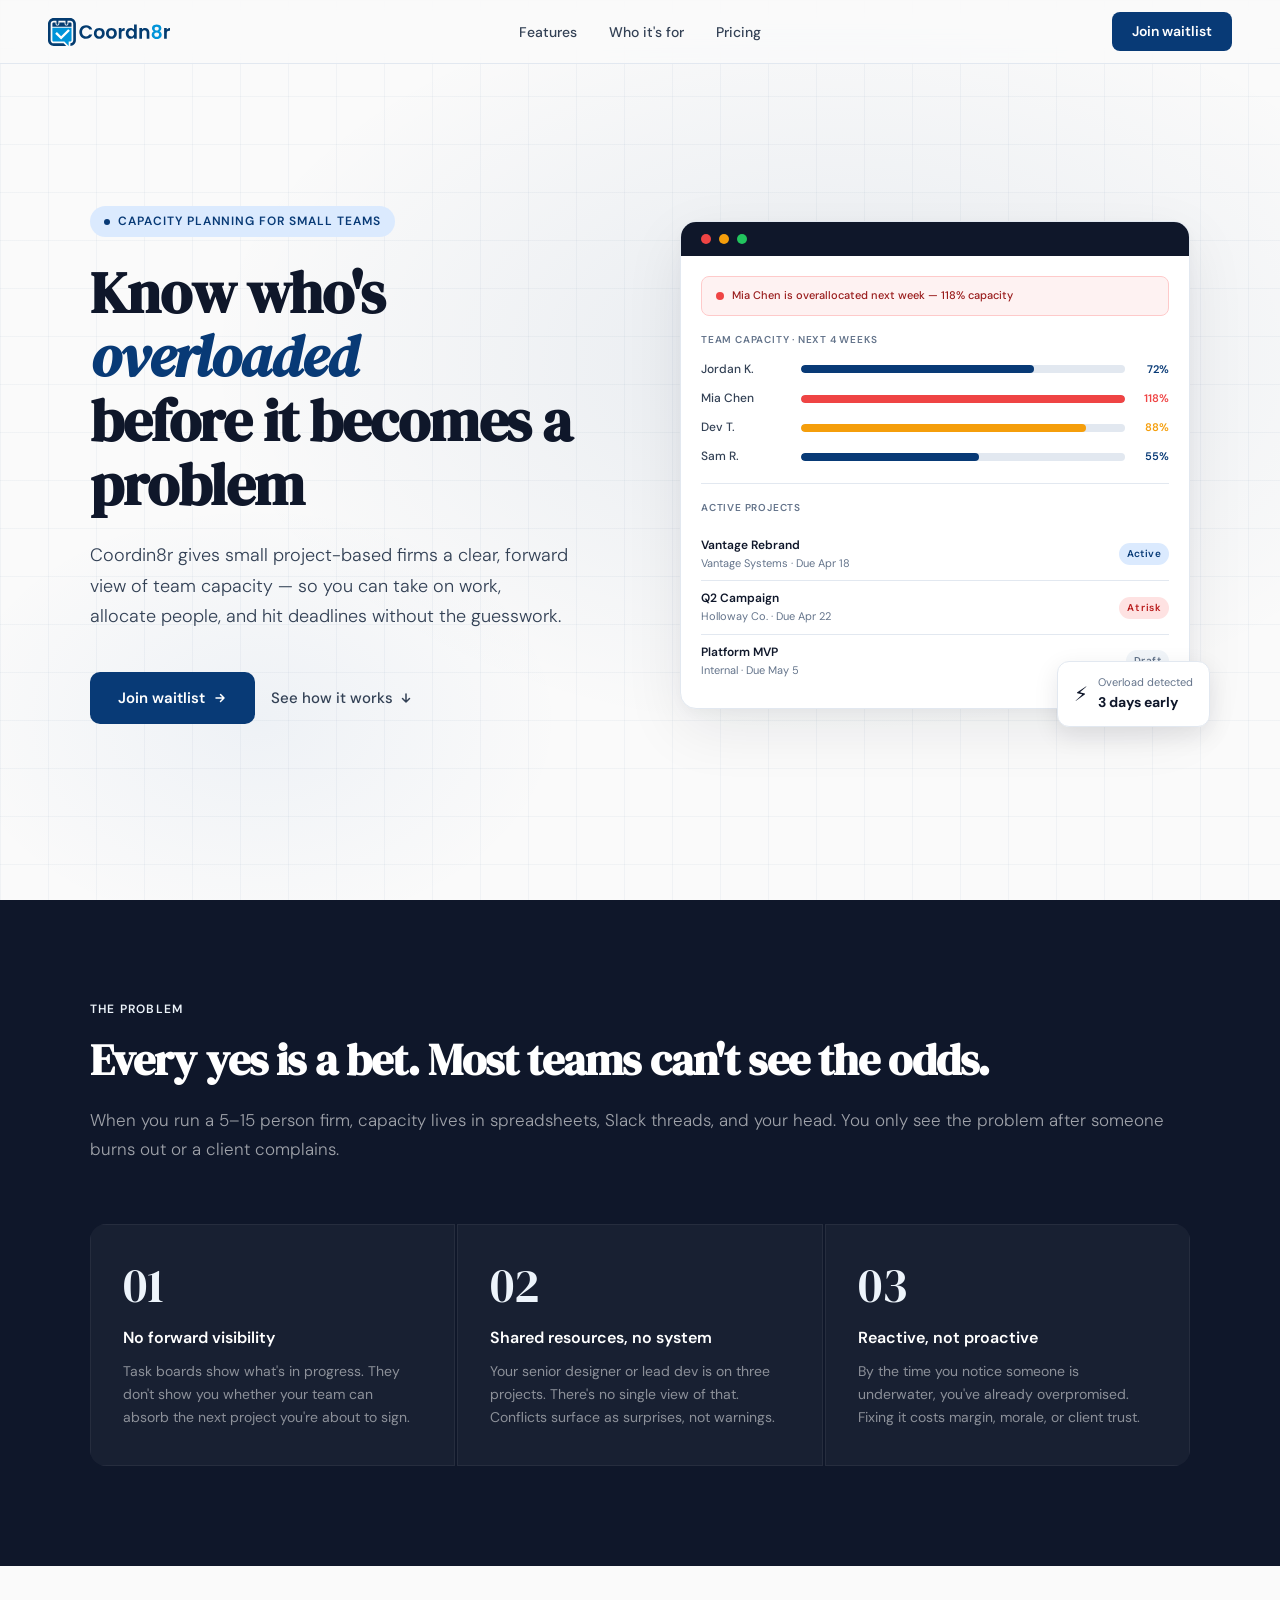
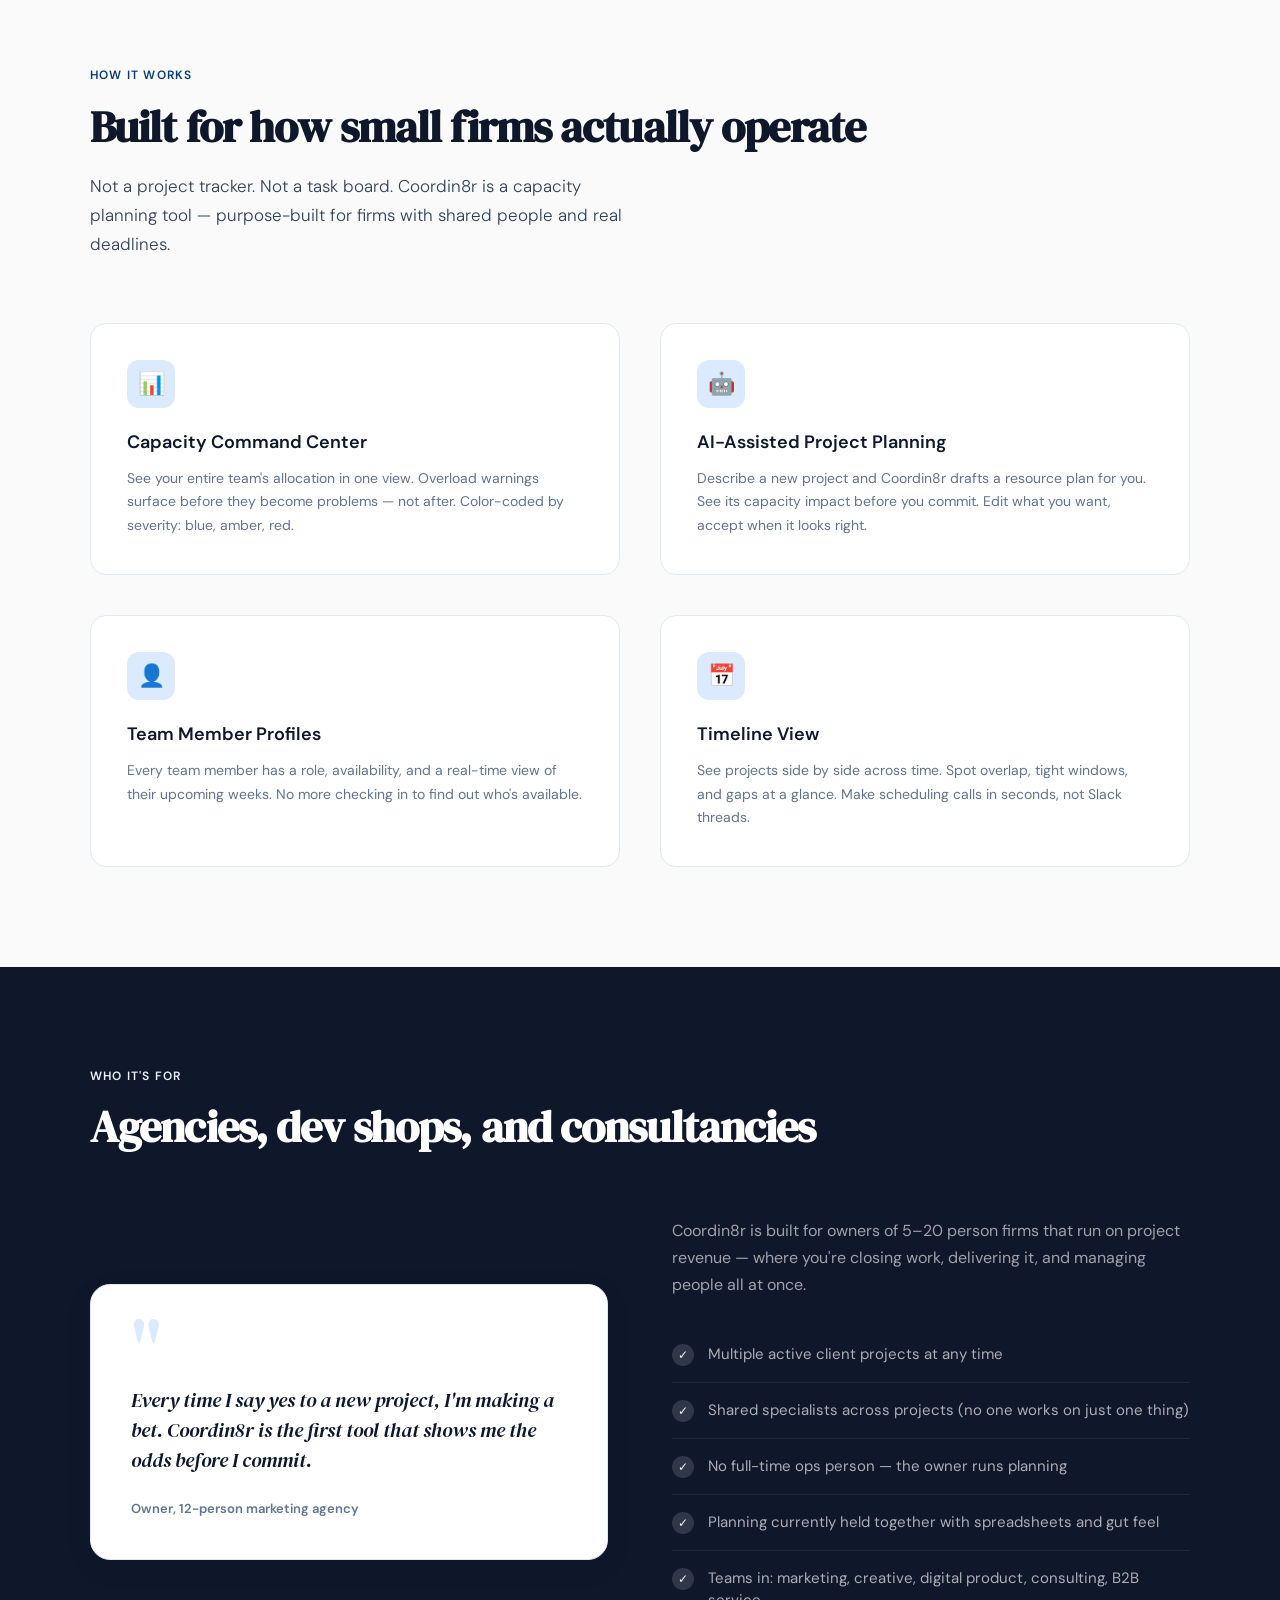
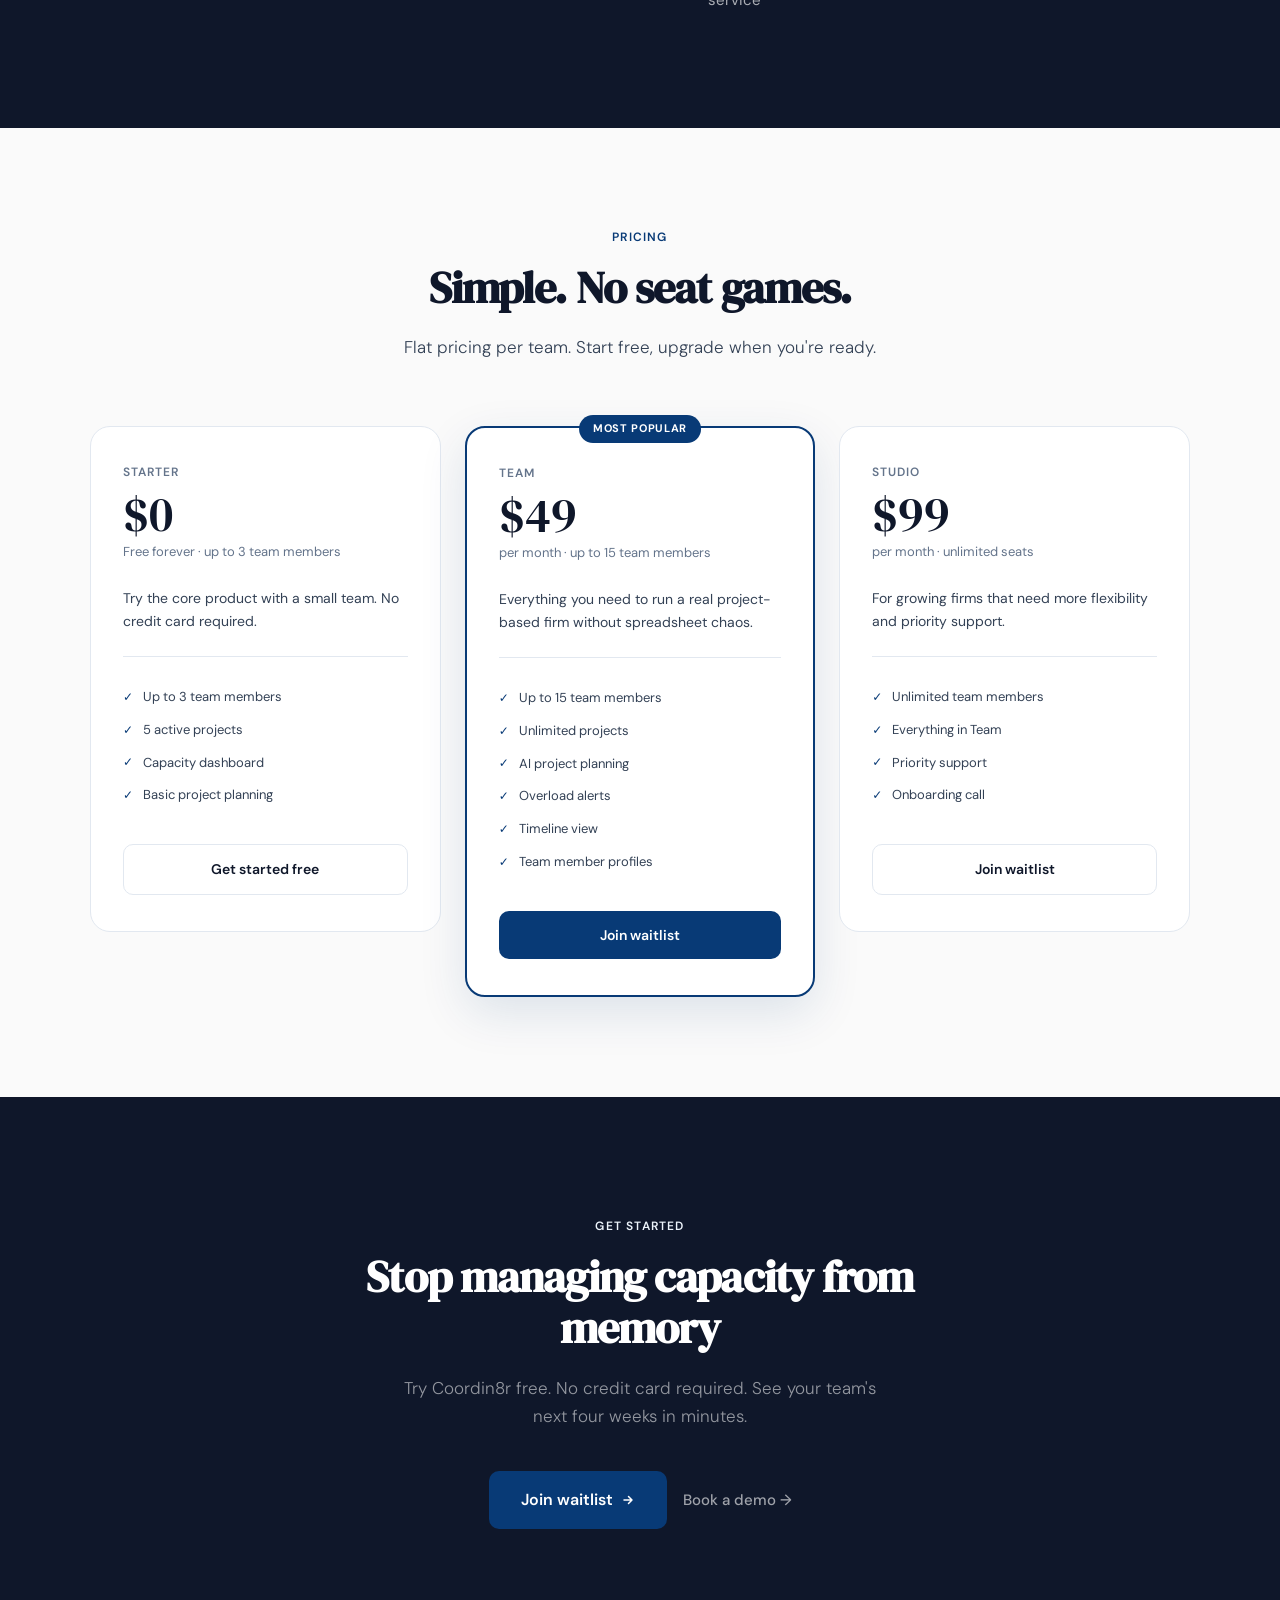
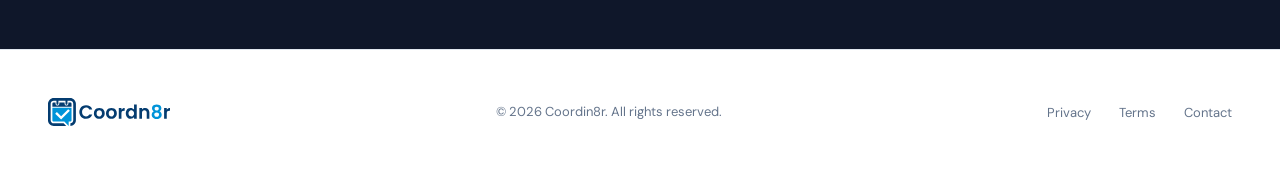
==== index.html @ 8d407141 "Initial commit — Coordin8r corporate website Static HTML/CSS/JS site with homepage, features, pricin" ====
<!DOCTYPE html>
<html lang="en">
<head>
<meta charset="UTF-8">
<meta name="viewport" content="width=device-width, initial-scale=1.0">
<title>Coordin8r — Capacity Planning for Small Teams</title>
<meta name="description" content="Coordin8r gives small project-based firms a clear, forward view of team capacity. Know who's overloaded before it becomes a problem.">
<link rel="preconnect" href="https://fonts.googleapis.com">
<link rel="preconnect" href="https://fonts.gstatic.com" crossorigin>
<link href="https://fonts.googleapis.com/css2?family=DM+Serif+Display:ital@0;1&family=DM+Sans:wght@300;400;500;600&display=swap" rel="stylesheet">
<link rel="stylesheet" href="css/global.css">

<style>
  /* ── HERO ── */
  .hero {
    min-height: 100vh;
    display: flex;
    align-items: center;
    justify-content: center;
    padding: 110px 48px 80px;
    position: relative;
    overflow: hidden;
  }

  .hero-bg {
    position: absolute;
    inset: 0;
    background:
      radial-gradient(ellipse 70% 60% at 65% 40%, rgba(8,58,118,0.08) 0%, transparent 70%),
      radial-gradient(ellipse 40% 40% at 20% 80%, rgba(18,84,168,0.05) 0%, transparent 60%);
  }

  .hero-bg::after {
    content: '';
    position: absolute;
    inset: 0;
    background-image:
      linear-gradient(rgba(8,58,118,0.04) 1px, transparent 1px),
      linear-gradient(90deg, rgba(8,58,118,0.04) 1px, transparent 1px);
    background-size: 48px 48px;
  }

  .hero-inner {
    max-width: 1100px;
    width: 100%;
    display: grid;
    grid-template-columns: 1fr 1fr;
    gap: 80px;
    align-items: center;
    position: relative;
    z-index: 2;
  }

  .hero-eyebrow {
    display: inline-flex;
    align-items: center;
    gap: 8px;
    background: var(--blue-dim);
    color: var(--blue);
    font-size: 12px;
    font-weight: 600;
    letter-spacing: 0.08em;
    text-transform: uppercase;
    padding: 6px 14px;
    border-radius: 100px;
    margin-bottom: 24px;
  }

  .hero-eyebrow::before {
    content: '';
    width: 6px; height: 6px;
    background: var(--blue);
    border-radius: 50%;
  }

  .hero-headline {
    font-family: var(--font-serif);
    font-size: clamp(40px, 5vw, 58px);
    line-height: 1.1;
    letter-spacing: -0.02em;
    color: var(--navy);
    margin-bottom: 24px;
  }

  .hero-headline em {
    font-style: italic;
    color: var(--blue);
  }

  .hero-sub {
    font-size: 18px;
    font-weight: 300;
    color: var(--slate);
    line-height: 1.7;
    margin-bottom: 40px;
    max-width: 480px;
  }

  .hero-actions {
    display: flex;
    align-items: center;
    gap: 16px;
  }

  /* Dashboard mockup */
  .hero-visual { position: relative; }

  .dashboard-card {
    background: var(--white);
    border-radius: var(--radius-lg);
    border: 1px solid var(--border);
    box-shadow: 0 20px 60px rgba(15,23,42,0.08), 0 4px 16px rgba(15,23,42,0.04);
    overflow: hidden;
    animation: floatUp 0.8s cubic-bezier(0.16,1,0.3,1) both;
    animation-delay: 0.3s;
  }

  @keyframes floatUp {
    from { opacity: 0; transform: translateY(24px); }
    to   { opacity: 1; transform: translateY(0); }
  }

  .dashboard-topbar {
    background: var(--navy);
    padding: 12px 20px;
    display: flex;
    align-items: center;
    gap: 8px;
  }

  .db-dot { width: 10px; height: 10px; border-radius: 50%; }

  .dashboard-body { padding: 20px; }

  .db-section-label {
    font-size: 10px;
    font-weight: 600;
    letter-spacing: 0.08em;
    text-transform: uppercase;
    color: var(--muted);
    margin-bottom: 12px;
  }

  .capacity-row {
    display: flex;
    align-items: center;
    gap: 12px;
    margin-bottom: 10px;
  }

  .cap-name { font-size: 12px; font-weight: 500; color: var(--slate); width: 88px; flex-shrink: 0; }

  .cap-bar-track {
    flex: 1; height: 8px;
    background: var(--border);
    border-radius: 100px;
    overflow: hidden;
  }

  .cap-bar-fill { height: 100%; border-radius: 100px; transition: width 1s cubic-bezier(0.16,1,0.3,1); }
  .fill-ok   { background: var(--blue); }
  .fill-warn { background: var(--amber); }
  .fill-over { background: var(--red); }

  .cap-pct { font-size: 11px; font-weight: 600; width: 32px; text-align: right; }
  .pct-ok   { color: var(--blue); }
  .pct-warn { color: var(--amber); }
  .pct-over { color: var(--red); }

  .db-divider { height: 1px; background: var(--border); margin: 16px 0; }

  .proj-row {
    display: flex;
    align-items: center;
    justify-content: space-between;
    padding: 8px 0;
    border-bottom: 1px solid var(--border);
  }
  .proj-row:last-child { border-bottom: none; }

  .proj-name { font-size: 12px; font-weight: 600; color: var(--navy); }
  .proj-client { font-size: 11px; color: var(--muted); }

  .proj-tag {
    font-size: 10px; font-weight: 600;
    padding: 3px 8px; border-radius: 100px; letter-spacing: 0.04em;
  }
  .tag-active  { background: var(--blue-dim); color: var(--blue); }
  .tag-at-risk { background: var(--red-bg); color: var(--red-text); }
  .tag-draft   { background: #F1F5F9; color: var(--muted); }

  .alert-chip {
    display: flex; align-items: center; gap: 8px;
    background: #FEF2F2;
    border: 1px solid #FECACA;
    border-radius: var(--radius-sm);
    padding: 10px 14px;
    margin-bottom: 16px;
  }
  .alert-dot { width: 8px; height: 8px; background: var(--red); border-radius: 50%; flex-shrink: 0; }
  .alert-text { font-size: 11px; color: #991B1B; font-weight: 500; }

  .floating-badge {
    position: absolute;
    bottom: -18px; right: -20px;
    background: var(--white);
    border: 1px solid var(--border);
    border-radius: var(--radius-md);
    padding: 12px 16px;
    box-shadow: 0 8px 24px rgba(15,23,42,0.1);
    display: flex; align-items: center; gap: 10px;
    animation: floatUp 0.8s cubic-bezier(0.16,1,0.3,1) both;
    animation-delay: 0.6s;
  }
  .badge-icon { font-size: 20px; }
  .badge-label { font-size: 11px; color: var(--muted); }
  .badge-value { font-size: 14px; font-weight: 700; color: var(--navy); }

  /* ── PROBLEM ── */
  .problem { background: var(--navy); }
  .problem .section-label { color: var(--blue-pale); }
  .problem .section-headline { color: white; }
  .problem .section-sub { color: rgba(255,255,255,0.6); max-width: 100%; }

  .problem-grid {
    display: grid;
    grid-template-columns: repeat(3, 1fr);
    gap: 2px;
    margin-top: 60px;
    border-radius: var(--radius-lg);
    overflow: hidden;
  }

  .problem-card {
    background: rgba(255,255,255,0.04);
    padding: 36px 32px;
    border: 1px solid rgba(255,255,255,0.06);
    transition: background 0.2s;
  }
  .problem-card:hover { background: rgba(255,255,255,0.07); }

  .problem-number {
    font-family: var(--font-serif);
    font-size: 48px;
    color: var(--blue-pale);
    line-height: 1;
    margin-bottom: 16px;
  }

  .problem-card h3 { font-size: 16px; font-weight: 600; color: white; margin-bottom: 10px; }
  .problem-card p  { font-size: 14px; color: rgba(255,255,255,0.5); line-height: 1.65; }

  /* ── FEATURES ── */
  .features-grid {
    display: grid;
    grid-template-columns: repeat(2, 1fr);
    gap: 40px;
    margin-top: 64px;
  }

  .feature-card {
    background: var(--white);
    border: 1px solid var(--border);
    border-radius: var(--radius-lg);
    padding: 36px;
    transition: box-shadow 0.2s, transform 0.2s;
  }
  .feature-card:hover { box-shadow: 0 12px 40px rgba(15,23,42,0.07); transform: translateY(-2px); }

  .feature-icon {
    width: 48px; height: 48px;
    border-radius: var(--radius-md);
    background: var(--blue-dim);
    display: flex; align-items: center; justify-content: center;
    margin-bottom: 20px;
    font-size: 22px;
  }

  .feature-card h3 { font-size: 18px; font-weight: 600; color: var(--navy); margin-bottom: 10px; }
  .feature-card p  { font-size: 14px; color: var(--muted); line-height: 1.7; }

  /* ── WHO ── */
  .who { background: var(--navy); }
  .who .section-label { color: var(--blue-pale); }
  .who .section-headline { color: white; }

  .who-grid {
    display: grid;
    grid-template-columns: 1fr 1fr;
    gap: 64px;
    align-items: center;
    margin-top: 64px;
  }

  .quote-card {
    background: var(--white);
    border: 1px solid var(--border);
    border-radius: var(--radius-xl);
    padding: 40px;
    box-shadow: 0 8px 32px rgba(15,23,42,0.05);
    position: relative;
  }

  .quote-mark {
    font-family: var(--font-serif);
    font-size: 72px;
    line-height: 0.6;
    color: var(--blue-dim);
    margin-bottom: 16px;
    display: block;
  }

  .quote-card blockquote {
    font-family: var(--font-serif);
    font-size: 20px;
    line-height: 1.5;
    color: var(--navy);
    margin-bottom: 24px;
    font-style: italic;
  }

  .quote-attrib { font-size: 13px; font-weight: 600; color: var(--muted); }

  .who-list { list-style: none; }

  .who-list li {
    display: flex;
    align-items: flex-start;
    gap: 14px;
    padding: 16px 0;
    border-bottom: 1px solid rgba(255,255,255,0.08);
    font-size: 15px;
    color: rgba(255,255,255,0.65);
    line-height: 1.5;
  }
  .who-list li:last-child { border-bottom: none; }

  .who-check {
    width: 22px; height: 22px;
    border-radius: 50%;
    background: rgba(237,244,251,0.15);
    color: var(--blue-pale);
    display: flex; align-items: center; justify-content: center;
    font-size: 12px;
    flex-shrink: 0;
    margin-top: 1px;
  }

  /* ── PRICING ── */
  .pricing-grid {
    display: grid;
    grid-template-columns: repeat(3, 1fr);
    gap: 24px;
    margin-top: 64px;
    align-items: start;
  }

  .price-card {
    background: var(--white);
    border: 1px solid var(--border);
    border-radius: var(--radius-xl);
    padding: 36px 32px;
    transition: box-shadow 0.2s;
  }
  .price-card:hover { box-shadow: 0 12px 40px rgba(15,23,42,0.07); }

  .price-card.featured {
    border-color: var(--blue);
    border-width: 2px;
    box-shadow: 0 16px 48px rgba(8,58,118,0.12);
    position: relative;
  }

  .featured-chip {
    position: absolute;
    top: -13px; left: 50%;
    transform: translateX(-50%);
    background: var(--blue);
    color: white;
    font-size: 11px; font-weight: 700;
    letter-spacing: 0.06em; text-transform: uppercase;
    padding: 5px 14px; border-radius: 100px;
    white-space: nowrap;
  }

  .price-tier { font-size: 12px; font-weight: 600; letter-spacing: 0.08em; text-transform: uppercase; color: var(--muted); margin-bottom: 8px; }
  .price-amount { font-family: var(--font-serif); font-size: 48px; color: var(--navy); line-height: 1; margin-bottom: 4px; }
  .price-per { font-size: 13px; color: var(--muted); margin-bottom: 24px; }
  .price-desc { font-size: 14px; color: var(--slate); line-height: 1.6; margin-bottom: 24px; padding-bottom: 24px; border-bottom: 1px solid var(--border); }

  .price-features { list-style: none; margin-bottom: 32px; }
  .price-features li { font-size: 13px; color: var(--slate); padding: 6px 0; display: flex; align-items: center; gap: 10px; }
  .price-features li::before { content: '✓'; color: var(--blue); font-weight: 700; font-size: 12px; flex-shrink: 0; }

  .btn-pricing { display: block; text-align: center; padding: 13px; border-radius: 10px; font-size: 14px; font-weight: 600; text-decoration: none; transition: all 0.15s; }
  .btn-pricing-outline { border: 1.5px solid var(--border); color: var(--navy); }
  .btn-pricing-outline:hover { border-color: var(--blue); color: var(--blue); }
  .btn-pricing-solid { background: var(--blue); color: white; }
  .btn-pricing-solid:hover { background: #052B5C; }

  /* ── CTA ── */
  .cta-section { background: var(--navy); text-align: center; padding: 120px 48px; }
  .cta-section .section-label { color: var(--blue-pale); }
  .cta-section .section-headline { color: white; max-width: 600px; margin: 0 auto 20px; }
  .cta-section .section-sub { color: rgba(255,255,255,0.55); max-width: 480px; margin: 0 auto 40px; }

  .cta-actions { display: flex; align-items: center; justify-content: center; gap: 16px; }

  .btn-cta-secondary { color: rgba(255,255,255,0.6); font-size: 15px; font-weight: 500; text-decoration: none; transition: color 0.15s; }
  .btn-cta-secondary:hover { color: white; }

  .hero-text {
    animation: heroSlideIn 0.7s cubic-bezier(0.16,1,0.3,1) both;
  }
  @keyframes heroSlideIn {
    from { opacity: 0; transform: translateY(30px); }
    to   { opacity: 1; transform: translateY(0); }
  }

  @media (max-width: 900px) {
    .hero { padding: 100px 24px 60px; }
    .hero-inner { grid-template-columns: 1fr; gap: 48px; }
    .features-grid { grid-template-columns: 1fr; }
    .problem-grid { grid-template-columns: 1fr; }
    .who-grid { grid-template-columns: 1fr; gap: 40px; }
    .pricing-grid { grid-template-columns: 1fr; }
    .cta-section { padding: 80px 24px; }
  }
</style>
</head>
<body>

<!-- NAV -->
<nav>
  <a href="index.html" class="nav-logo">
    <img src="assets/logos/mark/coordn8r-mark.svg" alt="Coordin8r" class="logo-svg">
  </a>
  <ul class="nav-links">
    <li><a href="pages/features.html">Features</a></li>
    <li><a href="pages/who.html">Who it's for</a></li>
    <li><a href="pages/pricing.html">Pricing</a></li>
  </ul>
  <div class="nav-cta">
    <a href="pages/joinwaitlist.html" class="btn-nav">Join waitlist</a>
  </div>
  <button class="nav-hamburger" aria-label="Open menu" aria-expanded="false">
    <span></span><span></span><span></span>
  </button>
</nav>

<!-- HERO -->
<section class="hero">
  <div class="hero-bg"></div>
  <div class="hero-inner">
    <div class="hero-text">
      <div class="hero-eyebrow">Capacity planning for small teams</div>
      <h1 class="hero-headline">Know who's <em>overloaded</em><br>before it becomes a problem</h1>
      <p class="hero-sub">Coordin8r gives small project-based firms a clear, forward view of team capacity — so you can take on work, allocate people, and hit deadlines without the guesswork.</p>
      <div class="hero-actions">
        <a href="pages/joinwaitlist.html" class="btn-primary">
          Join waitlist
          <svg width="14" height="14" viewBox="0 0 14 14" fill="none"><path d="M3 7h8M7.5 3.5L11 7l-3.5 3.5" stroke="currentColor" stroke-width="1.5" stroke-linecap="round" stroke-linejoin="round"/></svg>
        </a>
        <a href="pages/features.html" class="btn-ghost">
          See how it works
          <svg width="14" height="14" viewBox="0 0 14 14" fill="none"><path d="M7 3v8M3.5 7.5L7 11l3.5-3.5" stroke="currentColor" stroke-width="1.5" stroke-linecap="round" stroke-linejoin="round"/></svg>
        </a>
      </div>
    </div>

    <div class="hero-visual">
      <div class="dashboard-card">
        <div class="dashboard-topbar">
          <div class="db-dot" style="background:#EF4444"></div>
          <div class="db-dot" style="background:#F59E0B"></div>
          <div class="db-dot" style="background:#22C55E"></div>
        </div>
        <div class="dashboard-body">
          <div class="alert-chip">
            <div class="alert-dot"></div>
            <div class="alert-text">Mia Chen is overallocated next week — 118% capacity</div>
          </div>
          <div class="db-section-label">Team capacity · Next 4 weeks</div>
          <div class="capacity-row">
            <span class="cap-name">Jordan K.</span>
            <div class="cap-bar-track"><div class="cap-bar-fill fill-ok" style="width:72%"></div></div>
            <span class="cap-pct pct-ok">72%</span>
          </div>
          <div class="capacity-row">
            <span class="cap-name">Mia Chen</span>
            <div class="cap-bar-track"><div class="cap-bar-fill fill-over" style="width:100%"></div></div>
            <span class="cap-pct pct-over">118%</span>
          </div>
          <div class="capacity-row">
            <span class="cap-name">Dev T.</span>
            <div class="cap-bar-track"><div class="cap-bar-fill fill-warn" style="width:88%"></div></div>
            <span class="cap-pct pct-warn">88%</span>
          </div>
          <div class="capacity-row">
            <span class="cap-name">Sam R.</span>
            <div class="cap-bar-track"><div class="cap-bar-fill fill-ok" style="width:55%"></div></div>
            <span class="cap-pct pct-ok">55%</span>
          </div>
          <div class="db-divider"></div>
          <div class="db-section-label">Active projects</div>
          <div class="proj-row">
            <div><div class="proj-name">Vantage Rebrand</div><div class="proj-client">Vantage Systems · Due Apr 18</div></div>
            <span class="proj-tag tag-active">Active</span>
          </div>
          <div class="proj-row">
            <div><div class="proj-name">Q2 Campaign</div><div class="proj-client">Holloway Co. · Due Apr 22</div></div>
            <span class="proj-tag tag-at-risk">At risk</span>
          </div>
          <div class="proj-row">
            <div><div class="proj-name">Platform MVP</div><div class="proj-client">Internal · Due May 5</div></div>
            <span class="proj-tag tag-draft">Draft</span>
          </div>
        </div>
      </div>
      <div class="floating-badge">
        <div class="badge-icon">⚡</div>
        <div>
          <div class="badge-label">Overload detected</div>
          <div class="badge-value">3 days early</div>
        </div>
      </div>
    </div>
  </div>
</section>

<!-- PROBLEM -->
<section class="problem">
  <div class="section-inner fade-in">
    <div class="section-label">The problem</div>
    <h2 class="section-headline">Every yes is a bet. Most teams can't see the odds.</h2>
    <p class="section-sub">When you run a 5–15 person firm, capacity lives in spreadsheets, Slack threads, and your head. You only see the problem after someone burns out or a client complains.</p>
    <div class="problem-grid">
      <div class="problem-card">
        <div class="problem-number">01</div>
        <h3>No forward visibility</h3>
        <p>Task boards show what's in progress. They don't show you whether your team can absorb the next project you're about to sign.</p>
      </div>
      <div class="problem-card">
        <div class="problem-number">02</div>
        <h3>Shared resources, no system</h3>
        <p>Your senior designer or lead dev is on three projects. There's no single view of that. Conflicts surface as surprises, not warnings.</p>
      </div>
      <div class="problem-card">
        <div class="problem-number">03</div>
        <h3>Reactive, not proactive</h3>
        <p>By the time you notice someone is underwater, you've already overpromised. Fixing it costs margin, morale, or client trust.</p>
      </div>
    </div>
  </div>
</section>

<!-- FEATURES -->
<section id="features">
  <div class="section-inner">
    <div class="fade-in">
      <div class="section-label">How it works</div>
      <h2 class="section-headline">Built for how small firms actually operate</h2>
      <p class="section-sub">Not a project tracker. Not a task board. Coordin8r is a capacity planning tool — purpose-built for firms with shared people and real deadlines.</p>
    </div>
    <div class="features-grid">
      <div class="feature-card fade-in">
        <div class="feature-icon">📊</div>
        <h3>Capacity Command Center</h3>
        <p>See your entire team's allocation in one view. Overload warnings surface before they become problems — not after. Color-coded by severity: blue, amber, red.</p>
      </div>
      <div class="feature-card fade-in">
        <div class="feature-icon">🤖</div>
        <h3>AI-Assisted Project Planning</h3>
        <p>Describe a new project and Coordin8r drafts a resource plan for you. See its capacity impact before you commit. Edit what you want, accept when it looks right.</p>
      </div>
      <div class="feature-card fade-in">
        <div class="feature-icon">👤</div>
        <h3>Team Member Profiles</h3>
        <p>Every team member has a role, availability, and a real-time view of their upcoming weeks. No more checking in to find out who's available.</p>
      </div>
      <div class="feature-card fade-in">
        <div class="feature-icon">📅</div>
        <h3>Timeline View</h3>
        <p>See projects side by side across time. Spot overlap, tight windows, and gaps at a glance. Make scheduling calls in seconds, not Slack threads.</p>
      </div>
    </div>
  </div>
</section>

<!-- WHO IT'S FOR -->
<section id="who" class="who">
  <div class="section-inner">
    <div class="fade-in">
      <div class="section-label">Who it's for</div>
      <h2 class="section-headline">Agencies, dev shops, and consultancies</h2>
    </div>
    <div class="who-grid">
      <div class="fade-in">
        <div class="quote-card">
          <span class="quote-mark">"</span>
          <blockquote>Every time I say yes to a new project, I'm making a bet. Coordin8r is the first tool that shows me the odds before I commit.</blockquote>
          <div class="quote-attrib">Owner, 12-person marketing agency</div>
        </div>
      </div>
      <div class="fade-in">
        <p style="font-size:16px; color:rgba(255,255,255,0.6); margin-bottom:28px; line-height:1.7;">Coordin8r is built for owners of 5–20 person firms that run on project revenue — where you're closing work, delivering it, and managing people all at once.</p>
        <ul class="who-list">
          <li><div class="who-check">✓</div>Multiple active client projects at any time</li>
          <li><div class="who-check">✓</div>Shared specialists across projects (no one works on just one thing)</li>
          <li><div class="who-check">✓</div>No full-time ops person — the owner runs planning</li>
          <li><div class="who-check">✓</div>Planning currently held together with spreadsheets and gut feel</li>
          <li><div class="who-check">✓</div>Teams in: marketing, creative, digital product, consulting, B2B service</li>
        </ul>
      </div>
    </div>
  </div>
</section>

<!-- PRICING -->
<section id="pricing">
  <div class="section-inner">
    <div class="fade-in" style="text-align:center; margin-bottom:0;">
      <div class="section-label">Pricing</div>
      <h2 class="section-headline">Simple. No seat games.</h2>
      <p class="section-sub" style="margin: 0 auto;">Flat pricing per team. Start free, upgrade when you're ready.</p>
    </div>
    <div class="pricing-grid">
      <div class="price-card fade-in">
        <div class="price-tier">Starter</div>
        <div class="price-amount">$0</div>
        <div class="price-per">Free forever · up to 3 team members</div>
        <div class="price-desc">Try the core product with a small team. No credit card required.</div>
        <ul class="price-features">
          <li>Up to 3 team members</li>
          <li>5 active projects</li>
          <li>Capacity dashboard</li>
          <li>Basic project planning</li>
        </ul>
        <a href="pages/joinwaitlist.html" class="btn-pricing btn-pricing-outline">Get started free</a>
      </div>
      <div class="price-card featured fade-in">
        <div class="featured-chip">Most popular</div>
        <div class="price-tier">Team</div>
        <div class="price-amount">$49</div>
        <div class="price-per">per month · up to 15 team members</div>
        <div class="price-desc">Everything you need to run a real project-based firm without spreadsheet chaos.</div>
        <ul class="price-features">
          <li>Up to 15 team members</li>
          <li>Unlimited projects</li>
          <li>AI project planning</li>
          <li>Overload alerts</li>
          <li>Timeline view</li>
          <li>Team member profiles</li>
        </ul>
        <a href="pages/joinwaitlist.html" class="btn-pricing btn-pricing-solid">Join waitlist</a>
      </div>
      <div class="price-card fade-in">
        <div class="price-tier">Studio</div>
        <div class="price-amount">$99</div>
        <div class="price-per">per month · unlimited seats</div>
        <div class="price-desc">For growing firms that need more flexibility and priority support.</div>
        <ul class="price-features">
          <li>Unlimited team members</li>
          <li>Everything in Team</li>
          <li>Priority support</li>
          <li>Onboarding call</li>
        </ul>
        <a href="pages/joinwaitlist.html" class="btn-pricing btn-pricing-outline">Join waitlist</a>
      </div>
    </div>
  </div>
</section>

<!-- CTA -->
<section class="cta-section">
  <div class="section-label">Get started</div>
  <h2 class="section-headline">Stop managing capacity from memory</h2>
  <p class="section-sub">Try Coordin8r free. No credit card required. See your team's next four weeks in minutes.</p>
  <div class="cta-actions">
    <a href="pages/joinwaitlist.html" class="btn-primary" style="font-size:16px; padding:16px 32px;">
      Join waitlist
      <svg width="14" height="14" viewBox="0 0 14 14" fill="none"><path d="M3 7h8M7.5 3.5L11 7l-3.5 3.5" stroke="currentColor" stroke-width="1.5" stroke-linecap="round" stroke-linejoin="round"/></svg>
    </a>
    <a href="pages/demo.html" class="btn-cta-secondary">Book a demo →</a>
  </div>
</section>

<!-- FOOTER -->
<footer>
  <a href="index.html" class="footer-logo">
    <img src="assets/logos/mark/coordn8r-mark.svg" alt="Coordin8r" class="logo-svg">
  </a>
  <span class="footer-copy">© 2026 Coordin8r. All rights reserved.</span>
  <ul class="footer-links">
    <li><a href="pages/privacy.html">Privacy</a></li>
    <li><a href="pages/terms.html">Terms</a></li>
    <li><a href="pages/contact.html">Contact</a></li>
  </ul>
</footer>

<script>
  const observer = new IntersectionObserver((entries) => {
    entries.forEach(entry => {
      if (entry.isIntersecting) {
        setTimeout(() => entry.target.classList.add('visible'), 80);
        observer.unobserve(entry.target);
      }
    });
  }, { threshold: 0.12 });
  document.querySelectorAll('.fade-in').forEach(el => observer.observe(el));

  document.querySelectorAll('.feature-card, .problem-card, .price-card').forEach((el, i) => {
    el.style.transitionDelay = `${i * 80}ms`;
  });

  const barObserver = new IntersectionObserver((entries) => {
    entries.forEach(entry => {
      if (entry.isIntersecting) {
        entry.target.querySelectorAll('.cap-bar-fill').forEach(fill => {
          const w = fill.style.width;
          fill.style.width = '0';
          requestAnimationFrame(() => setTimeout(() => { fill.style.width = w; }, 100));
        });
        barObserver.unobserve(entry.target);
      }
    });
  }, { threshold: 0.5 });
  document.querySelectorAll('.dashboard-card').forEach(el => barObserver.observe(el));
</script>
<script src="js/nav.js"></script>
</body>
</html>
---- css/global.css ----
/* ============================================================
   Coordin8r — Global Stylesheet
   Shared across all pages
   ============================================================ */

@import url('https://fonts.googleapis.com/css2?family=DM+Serif+Display:ital@0;1&family=DM+Sans:wght@300;400;500;600&display=swap');

/* ── TOKENS ── */
:root {
  --blue: #083A76;
  --blue-light: #1254A8;
  --blue-dim: #DBEAFE;
  --blue-pale: #EDF4FB;
  --navy: #0F172A;
  --slate: #334155;
  --muted: #64748B;
  --border: #E2E8F0;
  --bg: #FAFAFA;
  --white: #FFFFFF;
  --amber: #F59E0B;
  --red: #EF4444;
  --red-bg: #FEE2E2;
  --red-text: #B91C1C;
  --font-serif: 'DM Serif Display', Georgia, serif;
  --font-sans: 'DM Sans', system-ui, sans-serif;
  --radius-sm: 8px;
  --radius-md: 12px;
  --radius-lg: 16px;
  --radius-xl: 20px;
}

/* ── RESET ── */
*, *::before, *::after { box-sizing: border-box; margin: 0; padding: 0; }
html { scroll-behavior: smooth; }

body {
  font-family: var(--font-sans);
  background: var(--bg);
  color: var(--navy);
  line-height: 1.6;
  overflow-x: hidden;
}

/* ── NAV ── */
nav {
  position: fixed;
  top: 0; left: 0; right: 0;
  z-index: 100;
  background: rgba(250,250,250,0.88);
  backdrop-filter: blur(12px);
  border-bottom: 1px solid var(--border);
  padding: 0 48px;
  height: 64px;
  display: grid;
  grid-template-columns: 1fr auto 1fr;
  align-items: center;
}

.nav-logo {
  display: flex;
  align-items: center;
  text-decoration: none;
}

.logo-svg {
  height: 28px;
  width: auto;
  display: block;
}

.logo-mark {
  width: 32px; height: 32px;
  background: var(--blue);
  border-radius: 8px;
  display: flex; align-items: center; justify-content: center;
  color: white;
  font-size: 14px;
  font-weight: 700;
  letter-spacing: -0.5px;
}

.nav-links {
  display: flex;
  align-items: center;
  gap: 32px;
  list-style: none;
  justify-content: center;
}

.nav-cta {
  display: flex;
  justify-content: flex-end;
}

.nav-links a {
  font-size: 14px;
  font-weight: 500;
  color: var(--slate);
  text-decoration: none;
  transition: color 0.15s;
}
.nav-links a:hover { color: var(--blue); }
.nav-links a.active { color: var(--blue); font-weight: 600; }

.btn-nav {
  background: var(--blue);
  color: white;
  padding: 8px 20px;
  border-radius: var(--radius-sm);
  font-weight: 600;
  font-size: 14px;
  text-decoration: none;
  transition: background 0.15s;
}
.btn-nav:hover { background: #052B5C; }

/* ── HAMBURGER ── */
.nav-hamburger {
  display: none;
  flex-direction: column;
  justify-content: center;
  gap: 5px;
  background: none;
  border: none;
  cursor: pointer;
  padding: 4px;
  margin-left: auto;
}
.nav-hamburger span {
  display: block;
  width: 22px;
  height: 2px;
  background: var(--navy);
  border-radius: 2px;
  transition: transform 0.2s, opacity 0.2s;
}
nav.open .nav-hamburger span:nth-child(1) { transform: translateY(7px) rotate(45deg); }
nav.open .nav-hamburger span:nth-child(2) { opacity: 0; }
nav.open .nav-hamburger span:nth-child(3) { transform: translateY(-7px) rotate(-45deg); }

/* ── BUTTONS ── */
.btn-primary {
  background: var(--blue);
  color: white;
  padding: 14px 28px;
  border-radius: 10px;
  font-size: 15px;
  font-weight: 600;
  text-decoration: none;
  transition: background 0.15s, transform 0.1s;
  display: inline-flex;
  align-items: center;
  gap: 8px;
}
.btn-primary:hover { background: #052B5C; transform: translateY(-1px); }

.btn-ghost {
  color: var(--slate);
  font-size: 15px;
  font-weight: 500;
  text-decoration: none;
  display: inline-flex;
  align-items: center;
  gap: 6px;
  transition: color 0.15s;
}
.btn-ghost:hover { color: var(--blue); }

.btn-outline {
  border: 1.5px solid var(--border);
  color: var(--navy);
  padding: 13px 24px;
  border-radius: 10px;
  font-size: 14px;
  font-weight: 600;
  text-decoration: none;
  transition: border-color 0.15s, color 0.15s;
  display: inline-flex;
  align-items: center;
  gap: 8px;
}
.btn-outline:hover { border-color: var(--blue); color: var(--blue); }

/* ── SECTION SHARED ── */
section { padding: 100px 48px; }

.section-inner {
  max-width: 1100px;
  margin: 0 auto;
}

.section-label {
  font-size: 12px;
  font-weight: 600;
  letter-spacing: 0.1em;
  text-transform: uppercase;
  color: var(--blue);
  margin-bottom: 16px;
}

.section-headline {
  font-family: var(--font-serif);
  font-size: clamp(30px, 3.5vw, 44px);
  line-height: 1.15;
  letter-spacing: -0.02em;
  color: var(--navy);
  margin-bottom: 20px;
}

.section-sub {
  font-size: 17px;
  color: var(--slate);
  font-weight: 300;
  max-width: 540px;
  line-height: 1.7;
}

/* ── PAGE HERO (inner pages) ── */
.page-hero {
  padding: 140px 48px 80px;
  max-width: 1100px;
  margin: 0 auto;
}

.page-hero .section-headline {
  font-size: clamp(36px, 4vw, 52px);
  margin-bottom: 20px;
}

.page-hero .section-sub {
  max-width: 600px;
}

/* ── DARK SECTIONS ── */
.section-dark {
  background: var(--navy);
  color: white;
}
.section-dark .section-label { color: var(--blue-pale); }
.section-dark .section-headline { color: white; }
.section-dark .section-sub { color: rgba(255,255,255,0.6); }

/* ── FOOTER ── */
footer {
  background: var(--white);
  border-top: 1px solid var(--border);
  padding: 48px;
  display: flex;
  align-items: center;
  justify-content: space-between;
}

.footer-logo {
  display: flex;
  align-items: center;
  gap: 8px;
  color: var(--navy);
  font-weight: 600;
  font-size: 16px;
  text-decoration: none;
}

.footer-copy {
  font-size: 13px;
  color: var(--muted);
}

.footer-links {
  display: flex;
  gap: 28px;
  list-style: none;
}

.footer-links a {
  font-size: 13px;
  color: var(--muted);
  text-decoration: none;
  transition: color 0.15s;
}
.footer-links a:hover { color: var(--navy); }

/* ── ANIMATIONS ── */
.fade-in {
  opacity: 0;
  transform: translateY(20px);
  transition: opacity 0.6s ease, transform 0.6s ease;
}
.fade-in.visible {
  opacity: 1;
  transform: translateY(0);
}

/* ── RESPONSIVE ── */
@media (max-width: 900px) {
  nav {
    padding: 0 24px;
    display: flex;
    flex-wrap: wrap;
    align-items: center;
    height: 64px;
    overflow: hidden;
    transition: height 0.25s ease;
  }
  .nav-logo { flex: 1; }
  .nav-hamburger { display: flex; }
  .nav-links { display: none; }
  .nav-cta { display: none; }

  nav.open { height: auto; overflow: visible; }

  nav.open .nav-links {
    display: flex;
    flex-direction: column;
    align-items: stretch;
    gap: 0;
    width: 100%;
    order: 3;
    border-top: 1px solid var(--border);
    margin-top: 8px;
    padding-bottom: 4px;
  }
  nav.open .nav-links li { width: 100%; list-style: none; }
  nav.open .nav-links a {
    display: block;
    padding: 13px 0;
    font-size: 15px;
    border-bottom: 1px solid var(--border);
  }
  nav.open .nav-cta {
    display: flex;
    width: 100%;
    order: 4;
    padding: 14px 0 10px;
  }
  nav.open .nav-cta .btn-nav {
    width: 100%;
    text-align: center;
    padding: 12px;
  }

  section { padding: 72px 24px; }
  .page-hero { padding: 100px 24px 60px; }
  footer { flex-direction: column; gap: 24px; text-align: center; padding: 40px 24px; }
}
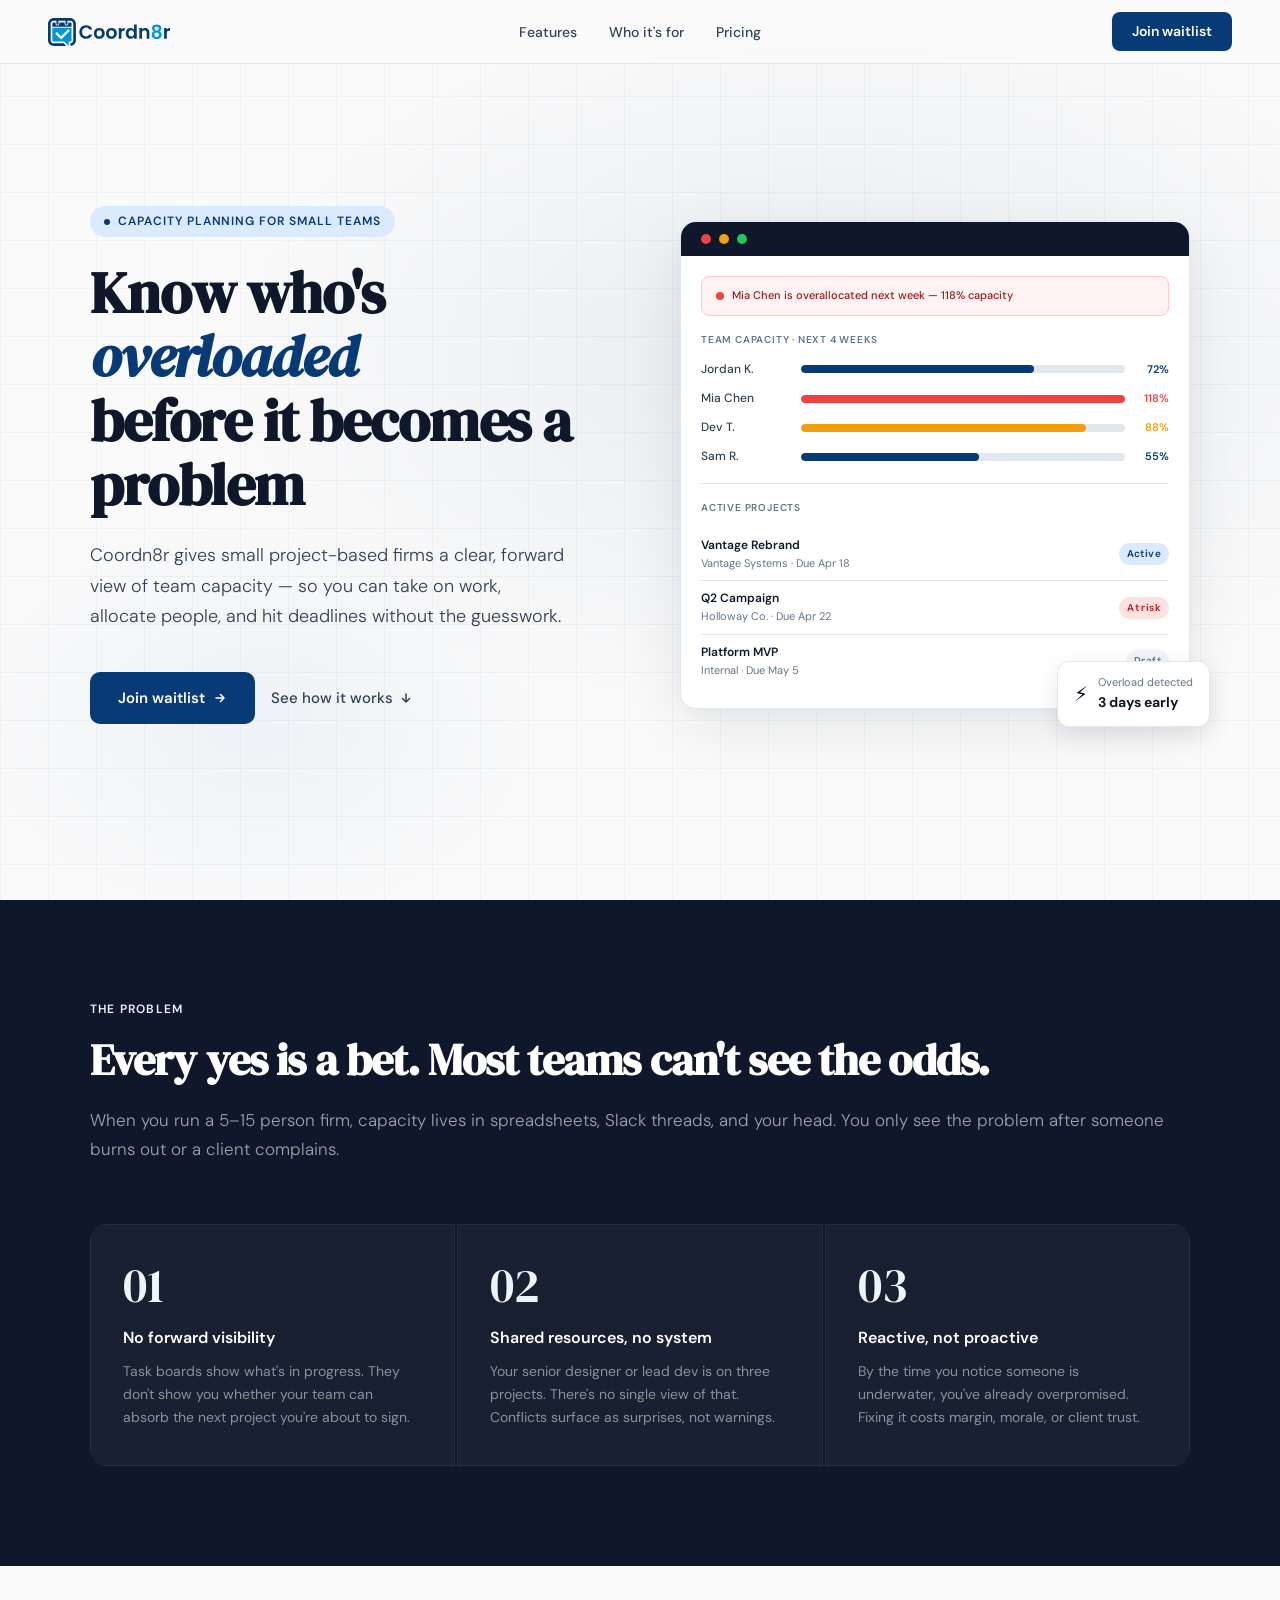
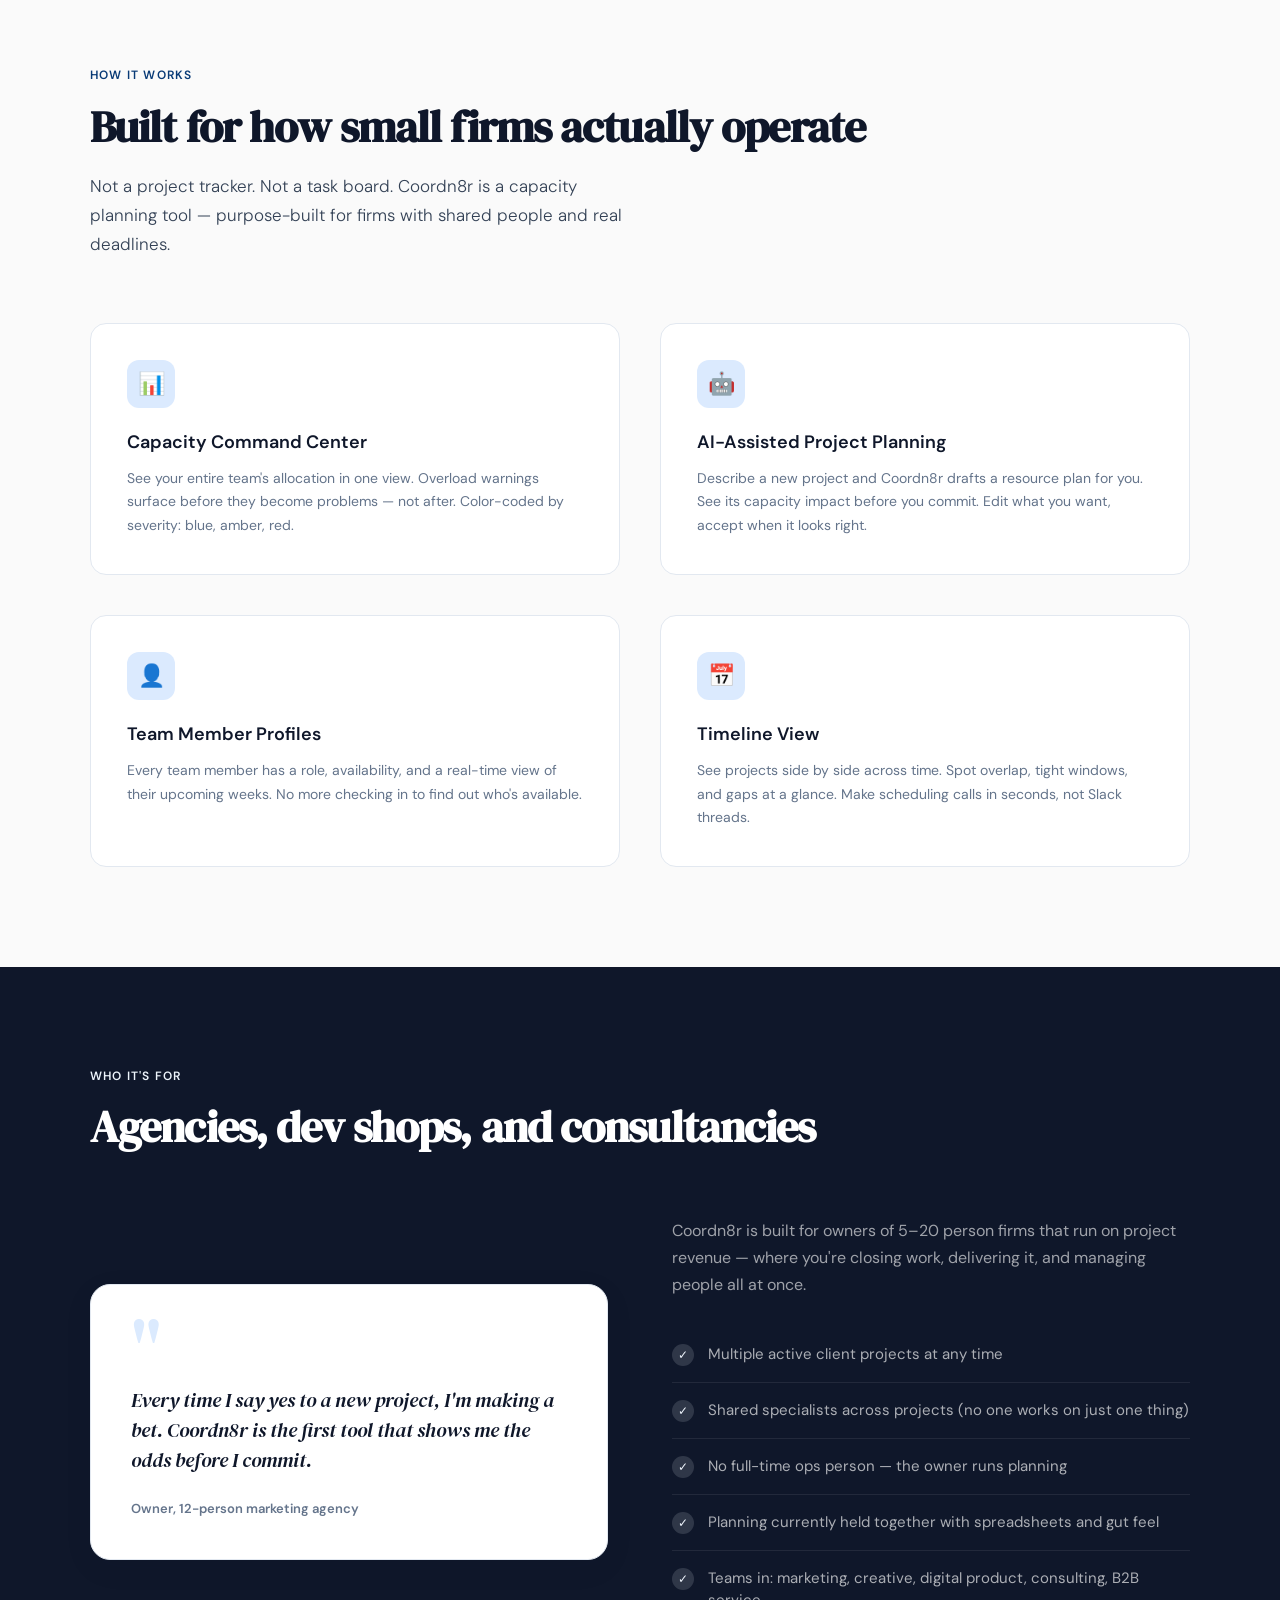
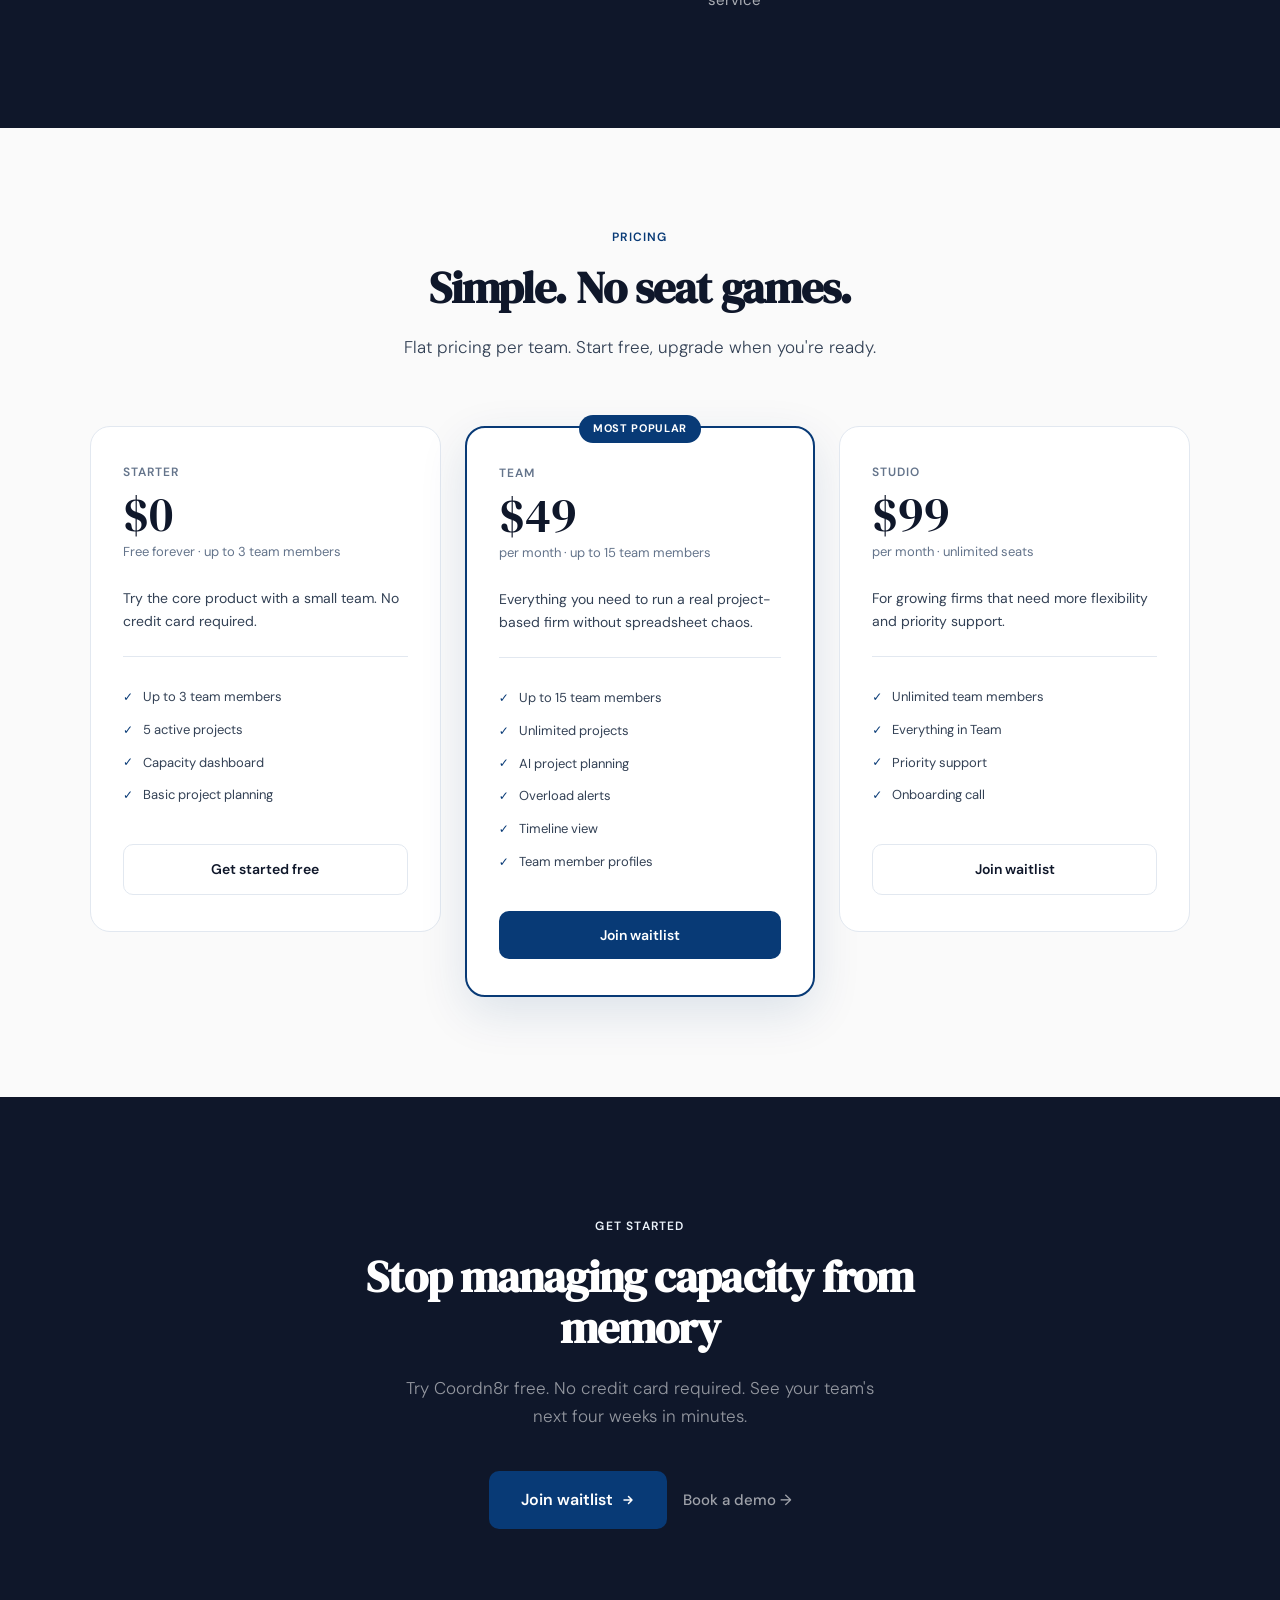
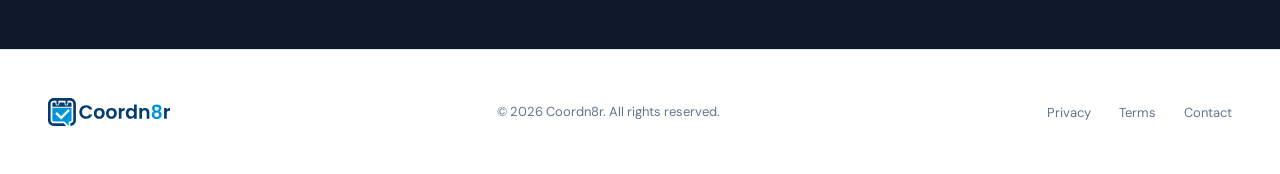
==== commit 20912c16: "Update index.html to Coordn8r" ====
--- a/index.html
+++ b/index.html
@@ -3,8 +3,8 @@
 <head>
 <meta charset="UTF-8">
 <meta name="viewport" content="width=device-width, initial-scale=1.0">
-<title>Coordin8r — Capacity Planning for Small Teams</title>
-<meta name="description" content="Coordin8r gives small project-based firms a clear, forward view of team capacity. Know who's overloaded before it becomes a problem.">
+<title>Coordn8r — Capacity Planning for Small Teams</title>
+<meta name="description" content="Coordn8r gives small project-based firms a clear, forward view of team capacity. Know who's overloaded before it becomes a problem.">
 <link rel="preconnect" href="https://fonts.googleapis.com">
 <link rel="preconnect" href="https://fonts.gstatic.com" crossorigin>
 <link href="https://fonts.googleapis.com/css2?family=DM+Serif+Display:ital@0;1&family=DM+Sans:wght@300;400;500;600&display=swap" rel="stylesheet">
@@ -433,7 +433,7 @@
 <!-- NAV -->
 <nav>
   <a href="index.html" class="nav-logo">
-    <img src="assets/logos/mark/coordn8r-mark.svg" alt="Coordin8r" class="logo-svg">
+    <img src="assets/logos/mark/coordn8r-mark.svg" alt="Coordn8r" class="logo-svg">
   </a>
   <ul class="nav-links">
     <li><a href="pages/features.html">Features</a></li>
@@ -455,7 +455,7 @@
     <div class="hero-text">
       <div class="hero-eyebrow">Capacity planning for small teams</div>
       <h1 class="hero-headline">Know who's <em>overloaded</em><br>before it becomes a problem</h1>
-      <p class="hero-sub">Coordin8r gives small project-based firms a clear, forward view of team capacity — so you can take on work, allocate people, and hit deadlines without the guesswork.</p>
+      <p class="hero-sub">Coordn8r gives small project-based firms a clear, forward view of team capacity — so you can take on work, allocate people, and hit deadlines without the guesswork.</p>
       <div class="hero-actions">
         <a href="pages/joinwaitlist.html" class="btn-primary">
           Join waitlist
@@ -560,7 +560,7 @@
     <div class="fade-in">
       <div class="section-label">How it works</div>
       <h2 class="section-headline">Built for how small firms actually operate</h2>
-      <p class="section-sub">Not a project tracker. Not a task board. Coordin8r is a capacity planning tool — purpose-built for firms with shared people and real deadlines.</p>
+      <p class="section-sub">Not a project tracker. Not a task board. Coordn8r is a capacity planning tool — purpose-built for firms with shared people and real deadlines.</p>
     </div>
     <div class="features-grid">
       <div class="feature-card fade-in">
@@ -571,7 +571,7 @@
       <div class="feature-card fade-in">
         <div class="feature-icon">🤖</div>
         <h3>AI-Assisted Project Planning</h3>
-        <p>Describe a new project and Coordin8r drafts a resource plan for you. See its capacity impact before you commit. Edit what you want, accept when it looks right.</p>
+        <p>Describe a new project and Coordn8r drafts a resource plan for you. See its capacity impact before you commit. Edit what you want, accept when it looks right.</p>
       </div>
       <div class="feature-card fade-in">
         <div class="feature-icon">👤</div>
@@ -598,12 +598,12 @@
       <div class="fade-in">
         <div class="quote-card">
           <span class="quote-mark">"</span>
-          <blockquote>Every time I say yes to a new project, I'm making a bet. Coordin8r is the first tool that shows me the odds before I commit.</blockquote>
+          <blockquote>Every time I say yes to a new project, I'm making a bet. Coordn8r is the first tool that shows me the odds before I commit.</blockquote>
           <div class="quote-attrib">Owner, 12-person marketing agency</div>
         </div>
       </div>
       <div class="fade-in">
-        <p style="font-size:16px; color:rgba(255,255,255,0.6); margin-bottom:28px; line-height:1.7;">Coordin8r is built for owners of 5–20 person firms that run on project revenue — where you're closing work, delivering it, and managing people all at once.</p>
+        <p style="font-size:16px; color:rgba(255,255,255,0.6); margin-bottom:28px; line-height:1.7;">Coordn8r is built for owners of 5–20 person firms that run on project revenue — where you're closing work, delivering it, and managing people all at once.</p>
         <ul class="who-list">
           <li><div class="who-check">✓</div>Multiple active client projects at any time</li>
           <li><div class="who-check">✓</div>Shared specialists across projects (no one works on just one thing)</li>
@@ -675,7 +675,7 @@
 <section class="cta-section">
   <div class="section-label">Get started</div>
   <h2 class="section-headline">Stop managing capacity from memory</h2>
-  <p class="section-sub">Try Coordin8r free. No credit card required. See your team's next four weeks in minutes.</p>
+  <p class="section-sub">Try Coordn8r free. No credit card required. See your team's next four weeks in minutes.</p>
   <div class="cta-actions">
     <a href="pages/joinwaitlist.html" class="btn-primary" style="font-size:16px; padding:16px 32px;">
       Join waitlist
@@ -688,9 +688,9 @@
 <!-- FOOTER -->
 <footer>
   <a href="index.html" class="footer-logo">
-    <img src="assets/logos/mark/coordn8r-mark.svg" alt="Coordin8r" class="logo-svg">
+    <img src="assets/logos/mark/coordn8r-mark.svg" alt="Coordn8r" class="logo-svg">
   </a>
-  <span class="footer-copy">© 2026 Coordin8r. All rights reserved.</span>
+  <span class="footer-copy">© 2026 Coordn8r. All rights reserved.</span>
   <ul class="footer-links">
     <li><a href="pages/privacy.html">Privacy</a></li>
     <li><a href="pages/terms.html">Terms</a></li>
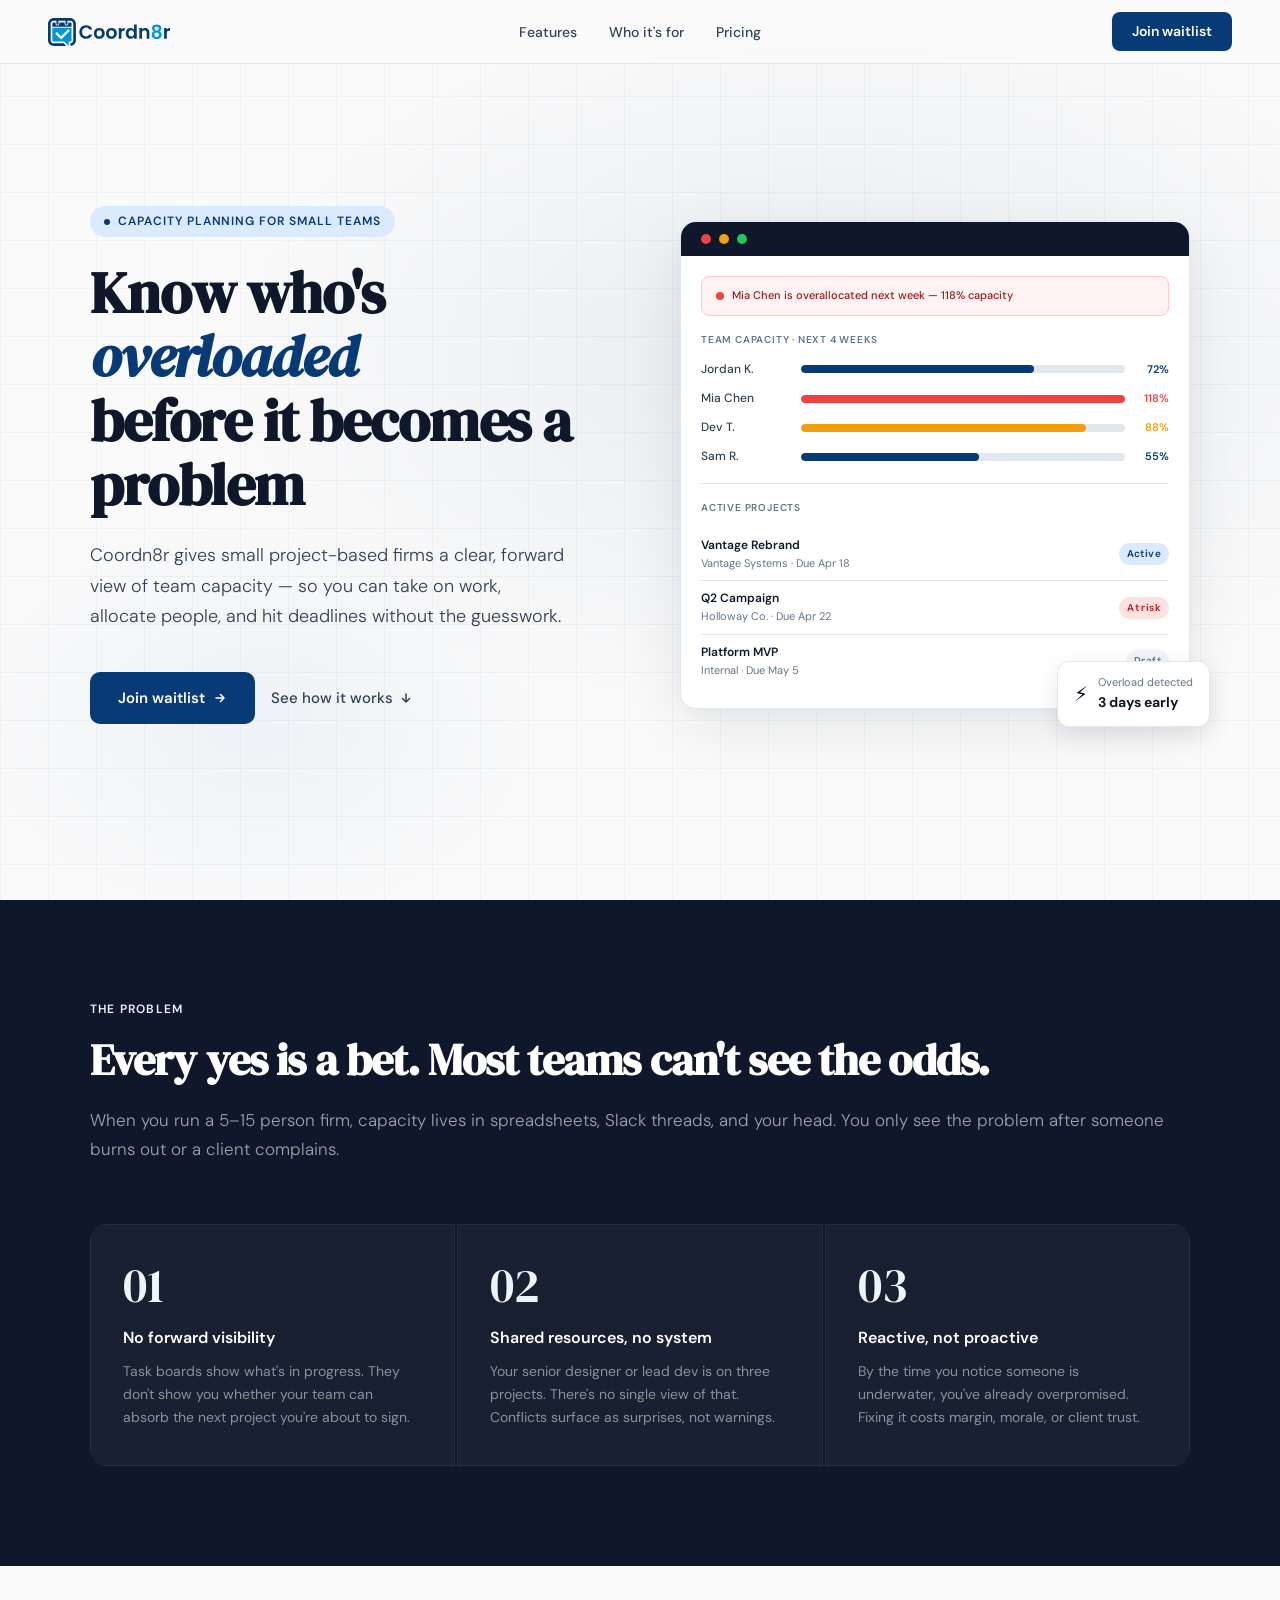
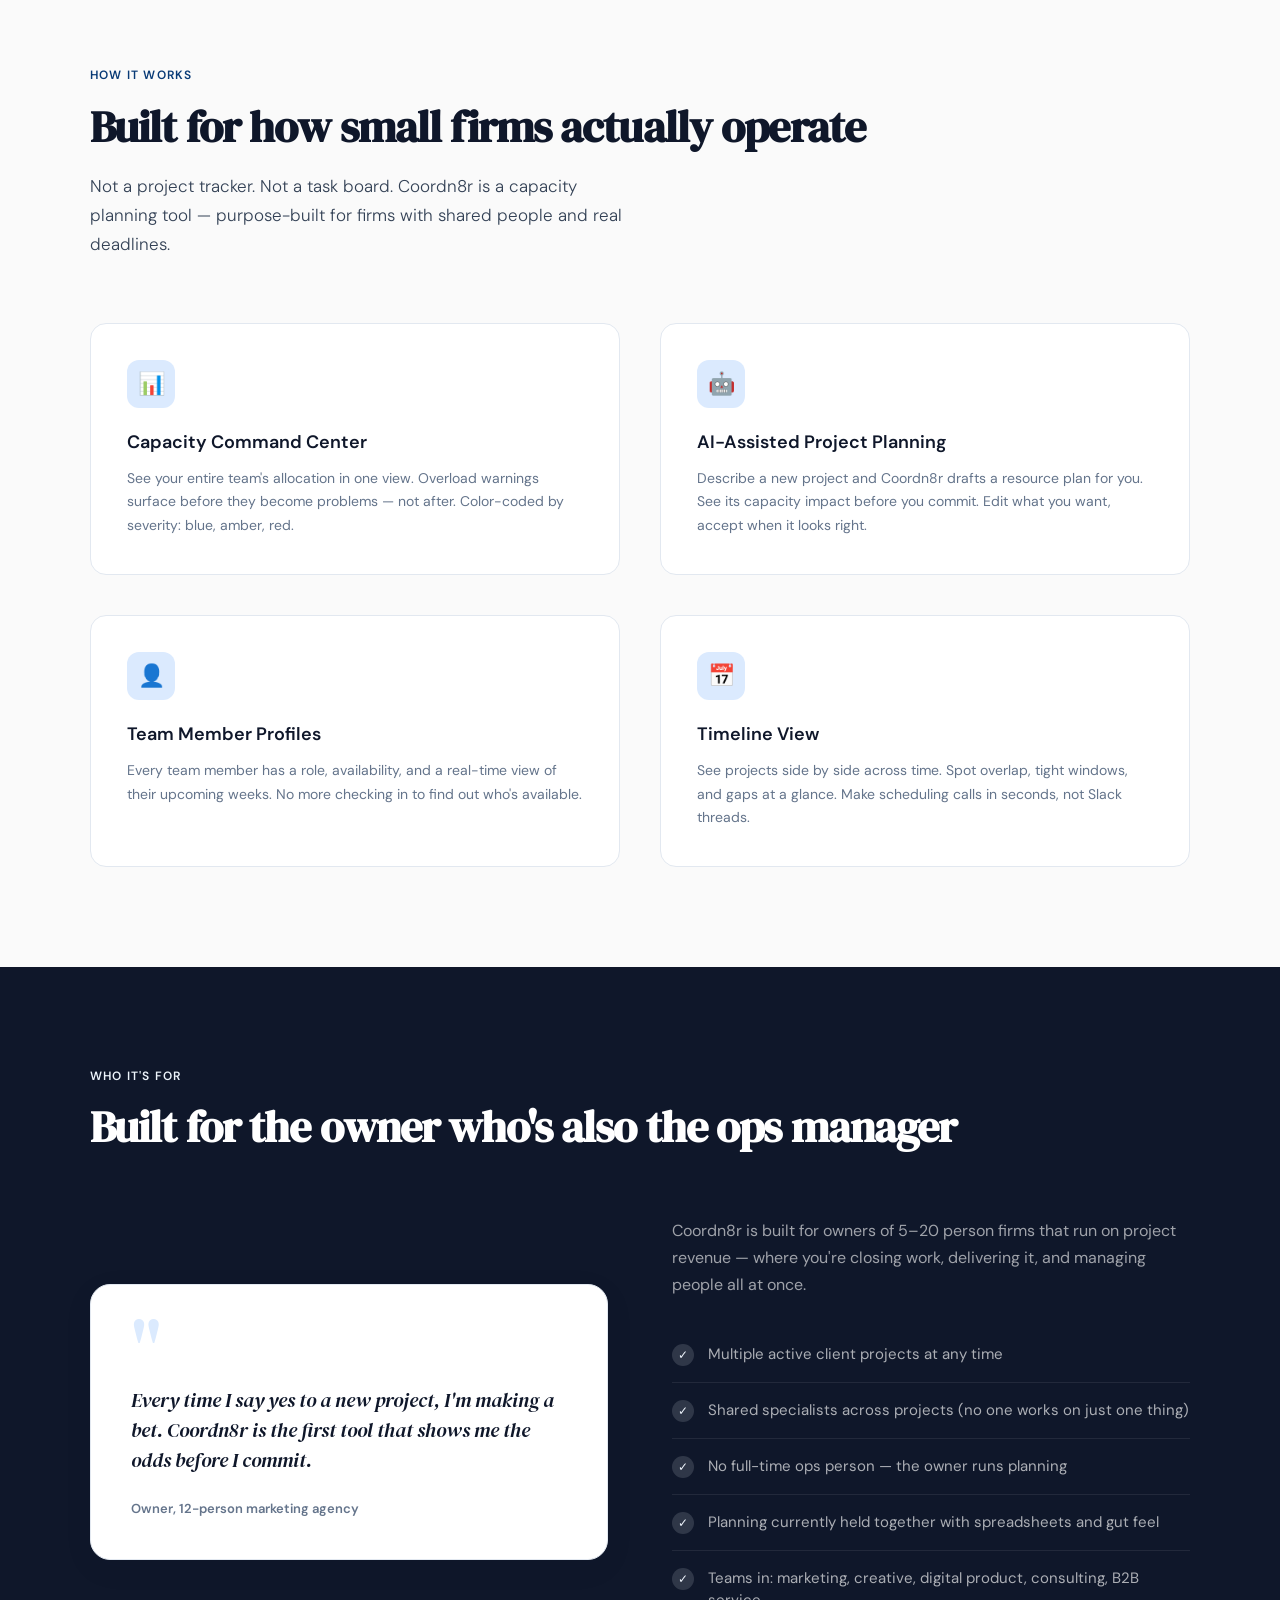
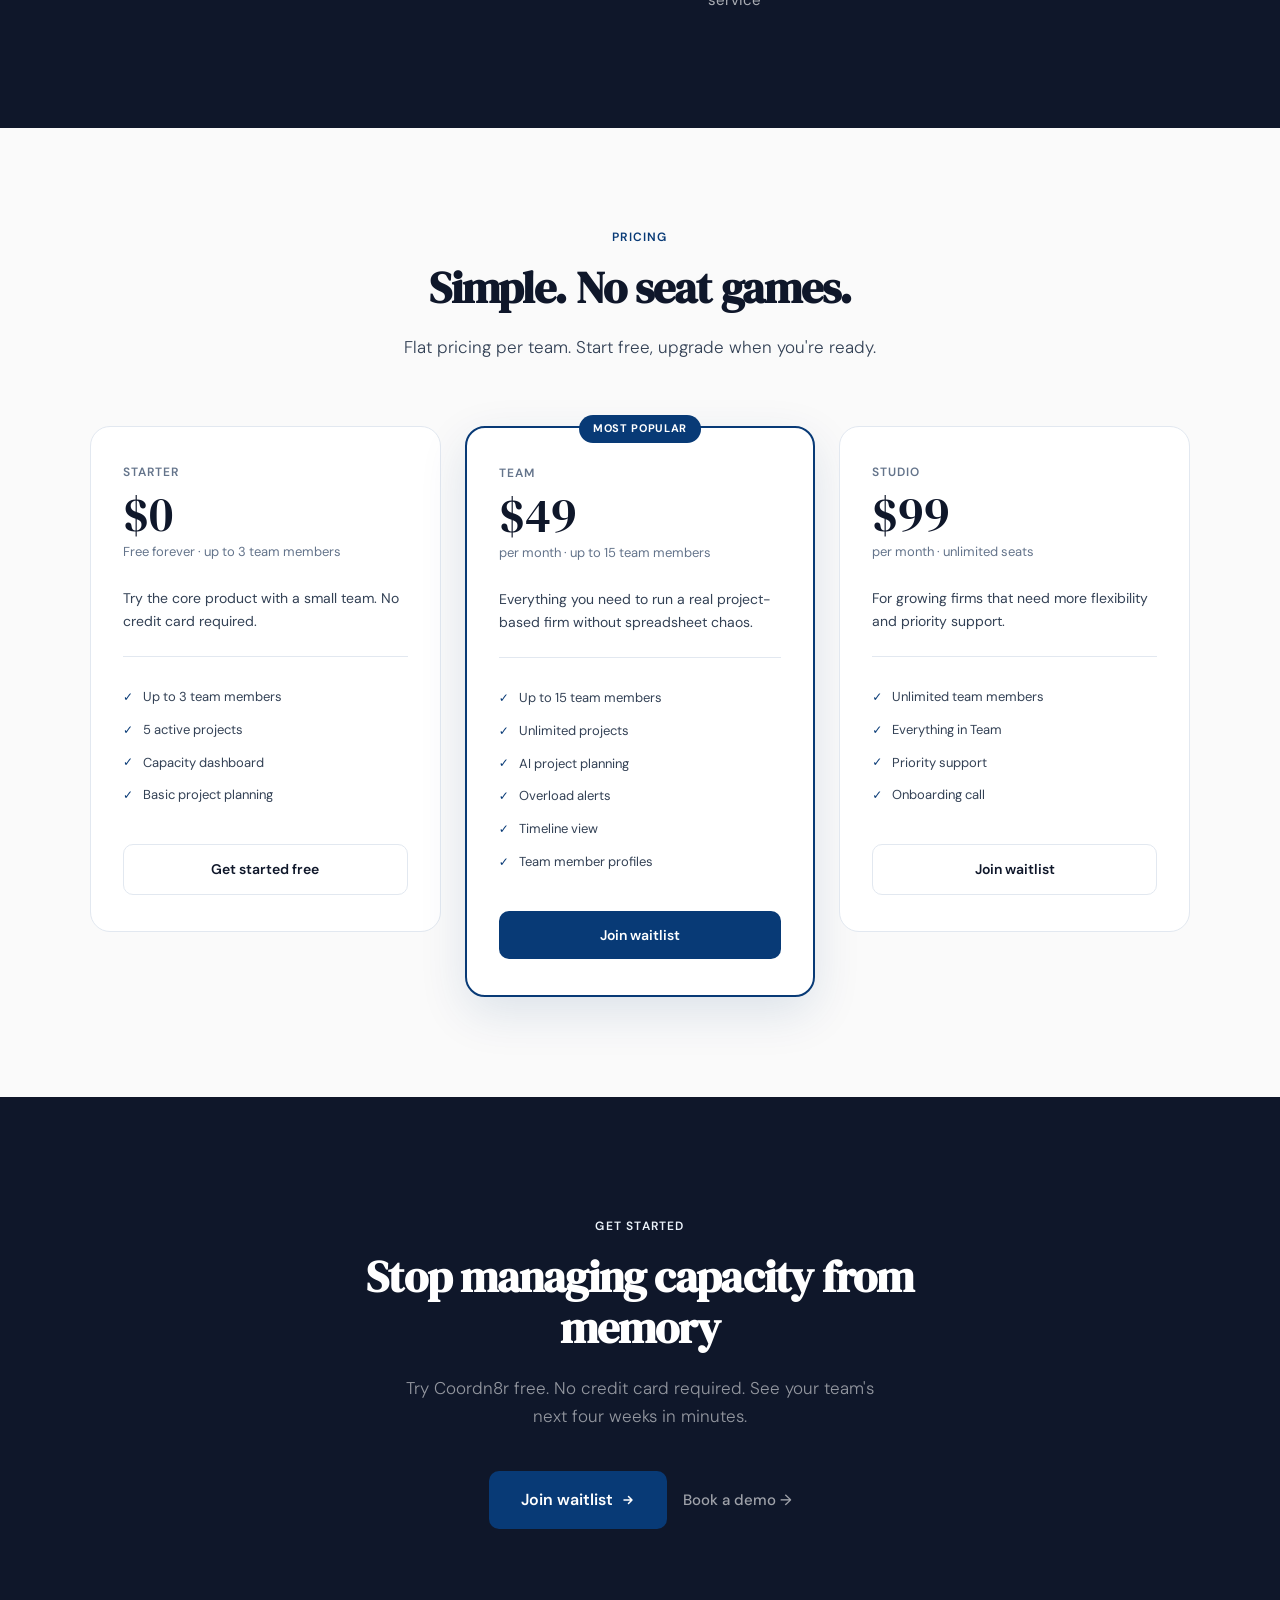
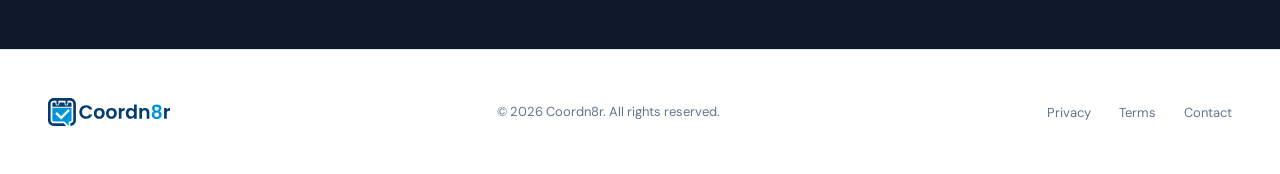
==== commit 0134a336: "Update index.html" ====
--- a/index.html
+++ b/index.html
@@ -592,7 +592,7 @@
   <div class="section-inner">
     <div class="fade-in">
       <div class="section-label">Who it's for</div>
-      <h2 class="section-headline">Agencies, dev shops, and consultancies</h2>
+      <h2 class="section-headline">Built for the owner who's also the ops manager</h2>
     </div>
     <div class="who-grid">
       <div class="fade-in">
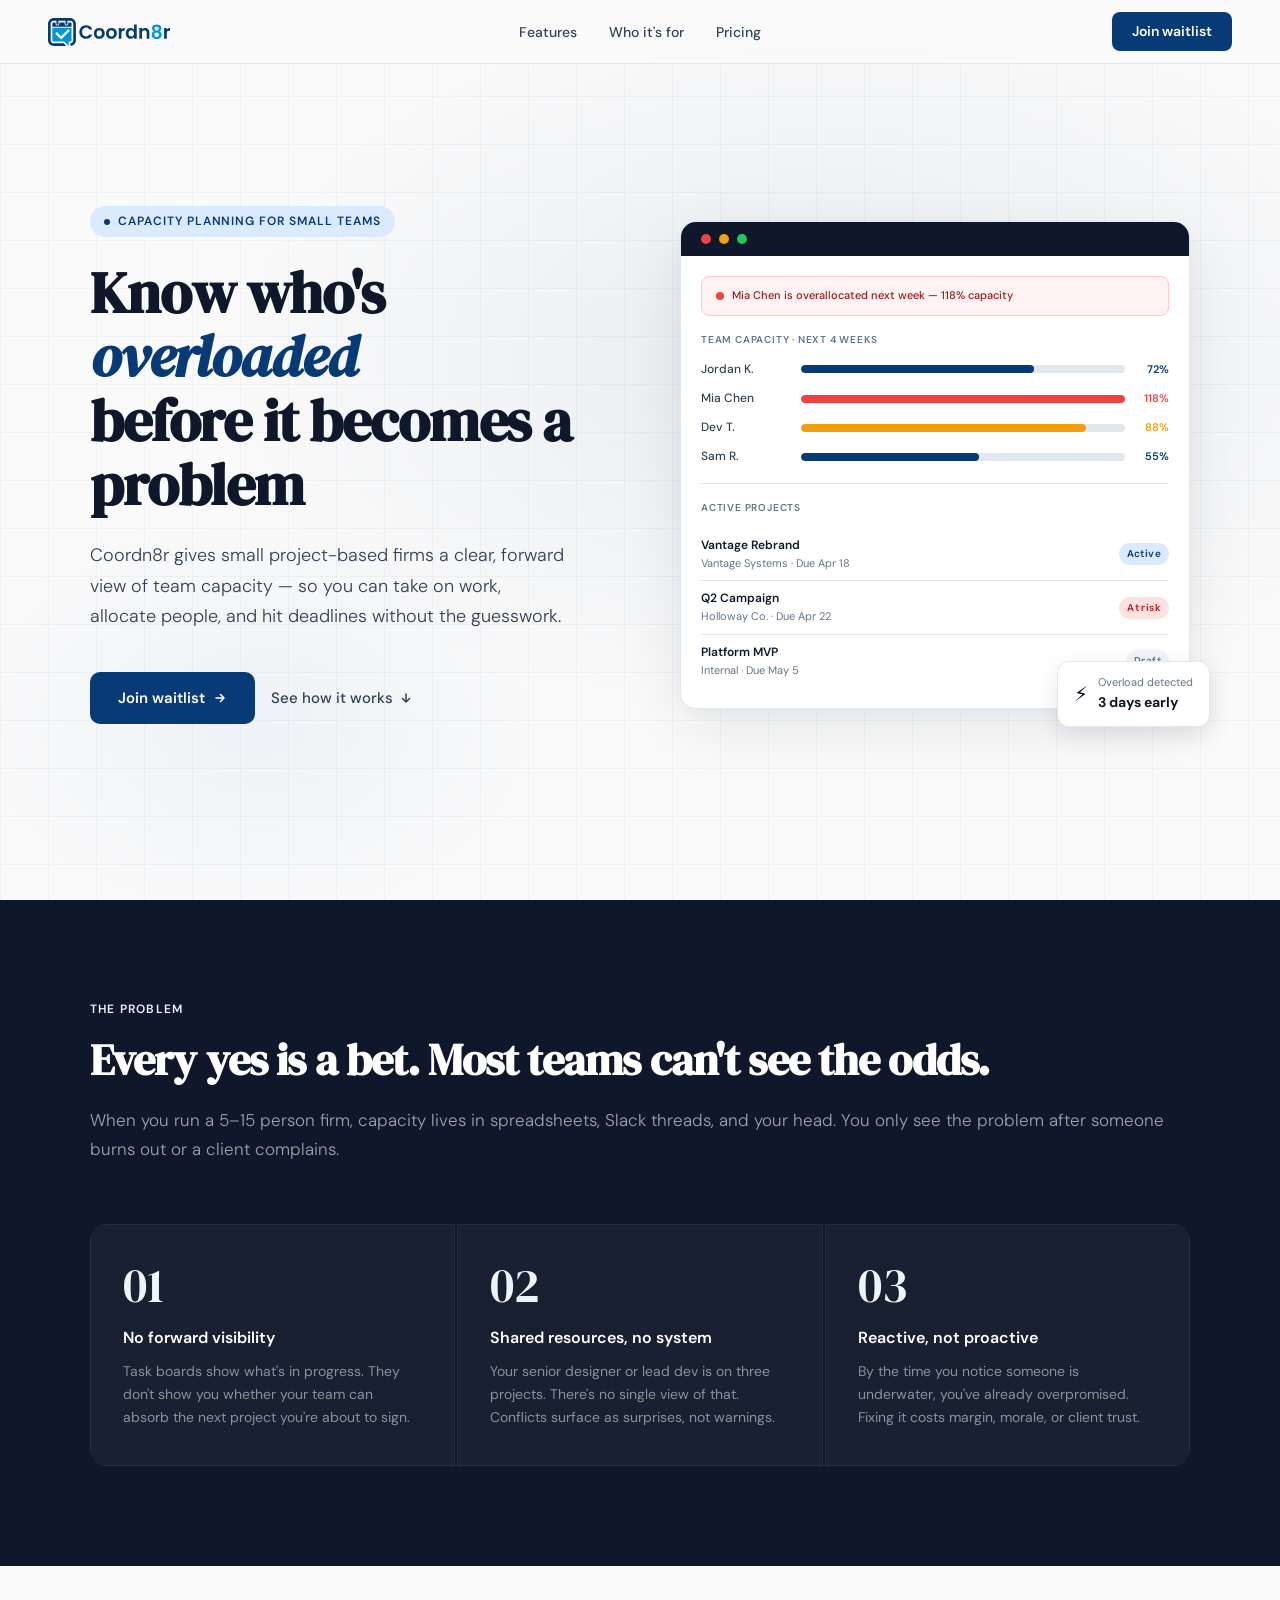
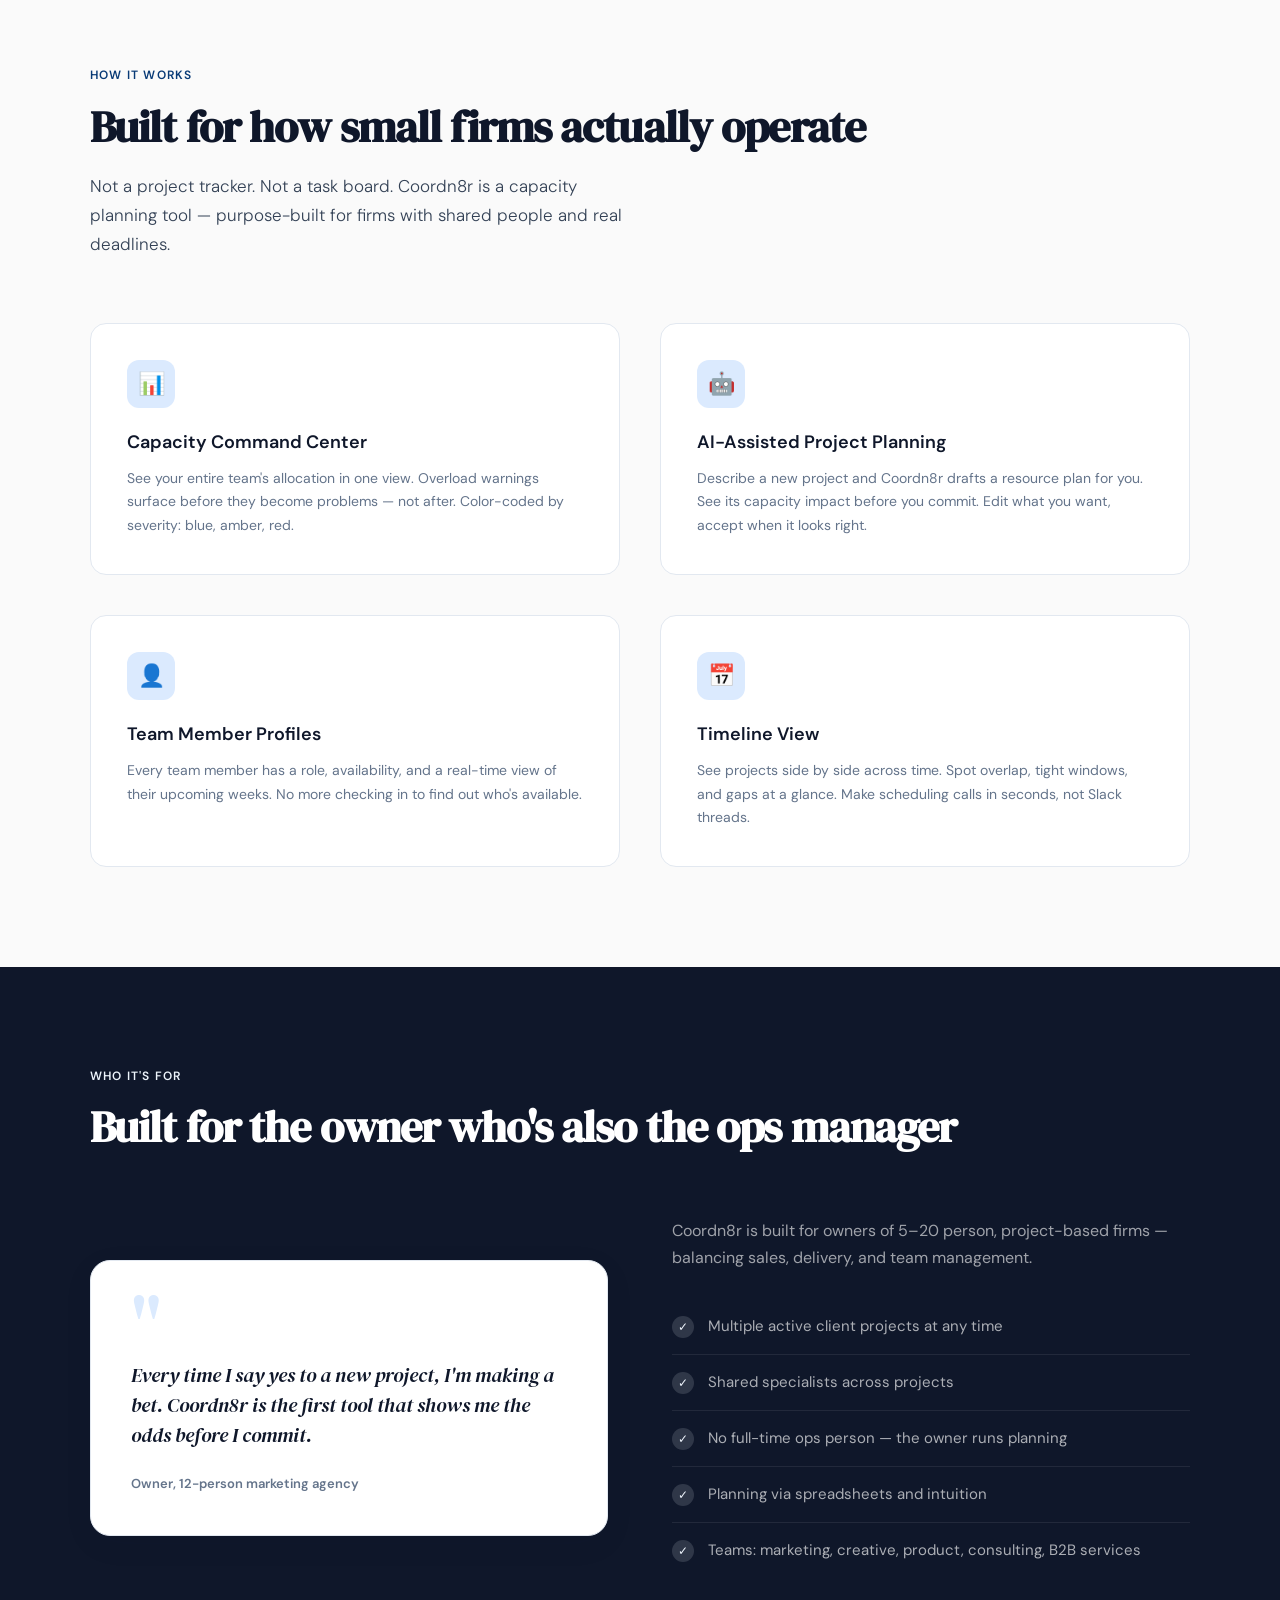
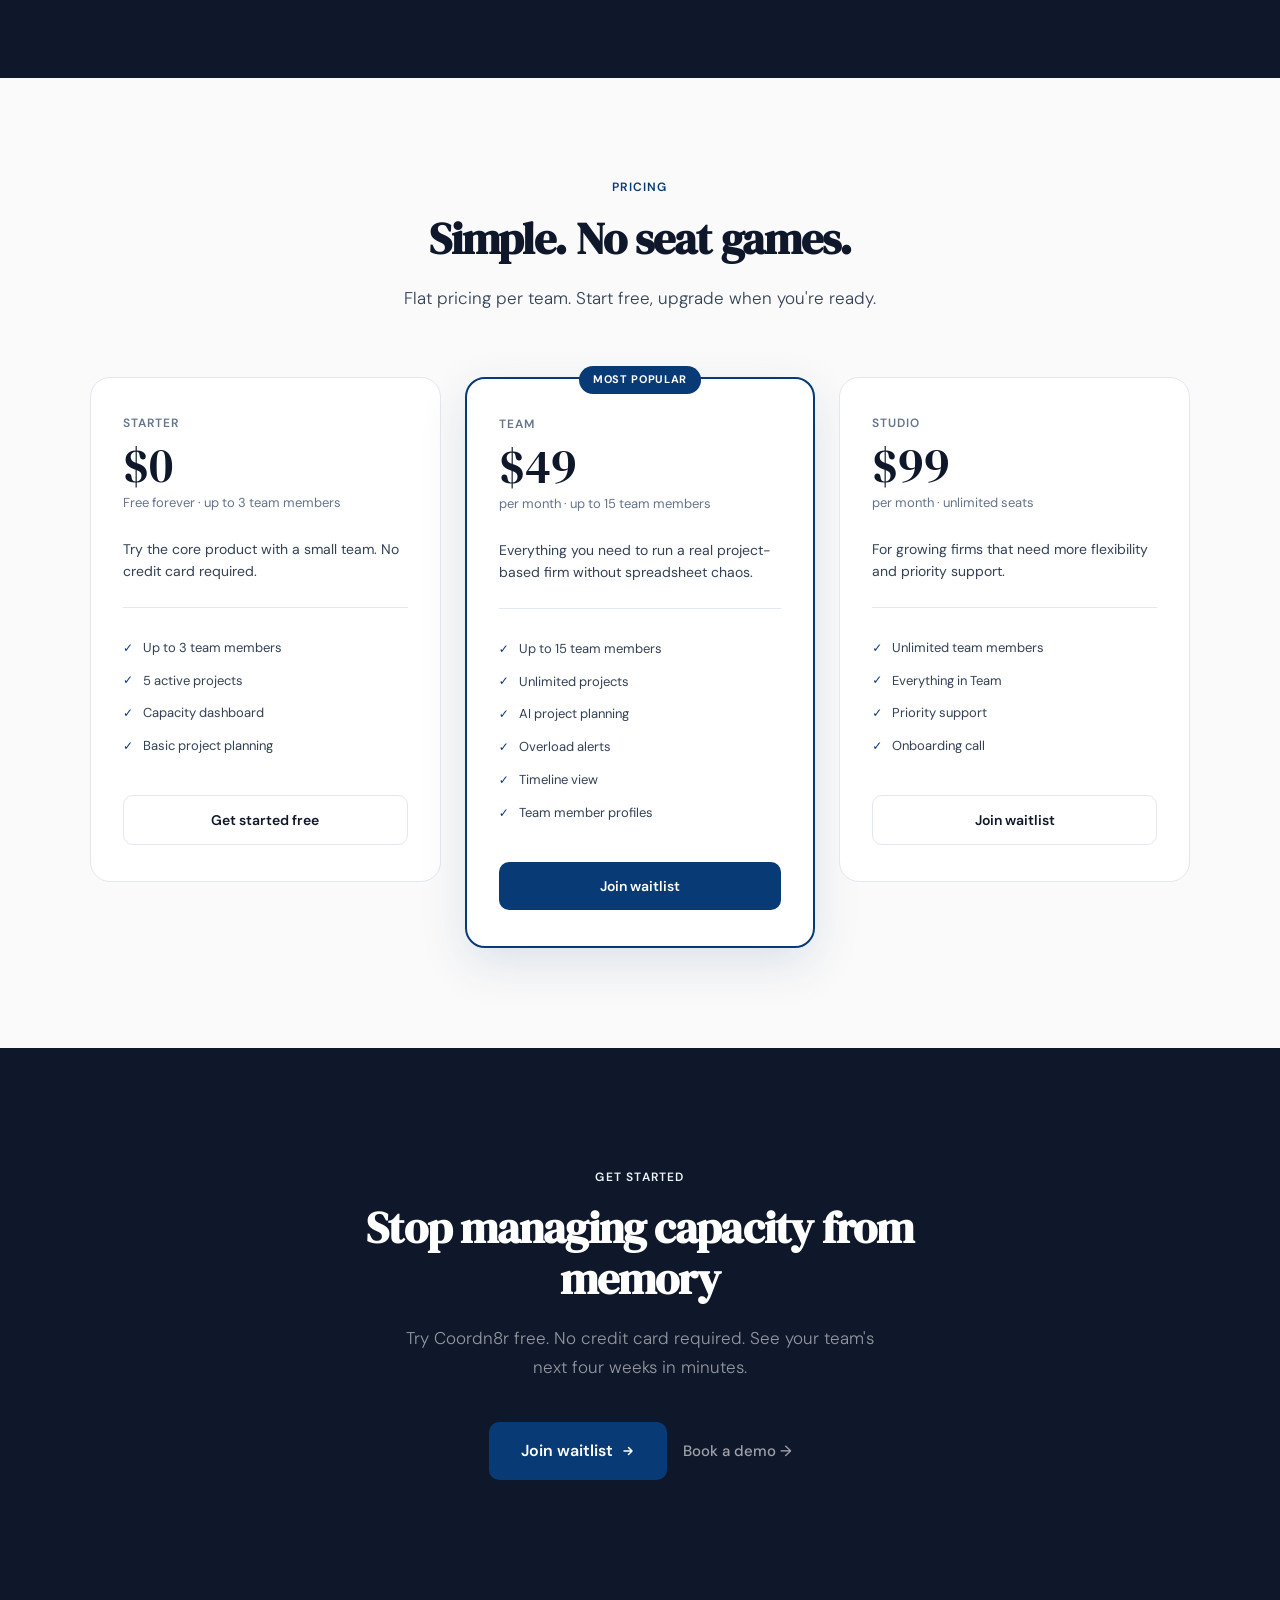
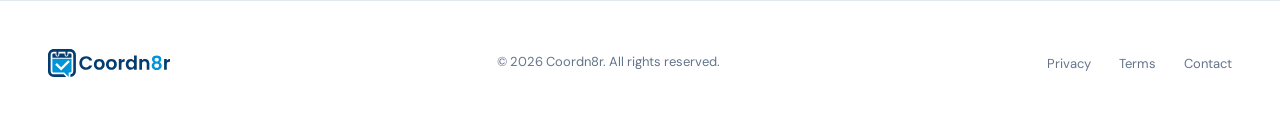
==== commit 99bd46af: "Update who is it for section in index.html" ====
--- a/index.html
+++ b/index.html
@@ -603,13 +603,13 @@
         </div>
       </div>
       <div class="fade-in">
-        <p style="font-size:16px; color:rgba(255,255,255,0.6); margin-bottom:28px; line-height:1.7;">Coordn8r is built for owners of 5–20 person firms that run on project revenue — where you're closing work, delivering it, and managing people all at once.</p>
+        <p style="font-size:16px; color:rgba(255,255,255,0.6); margin-bottom:28px; line-height:1.7;">Coordn8r is built for owners of 5–20 person, project-based firms — balancing sales, delivery, and team management.</p>
         <ul class="who-list">
           <li><div class="who-check">✓</div>Multiple active client projects at any time</li>
-          <li><div class="who-check">✓</div>Shared specialists across projects (no one works on just one thing)</li>
+          <li><div class="who-check">✓</div>Shared specialists across projects</li>
           <li><div class="who-check">✓</div>No full-time ops person — the owner runs planning</li>
-          <li><div class="who-check">✓</div>Planning currently held together with spreadsheets and gut feel</li>
-          <li><div class="who-check">✓</div>Teams in: marketing, creative, digital product, consulting, B2B service</li>
+          <li><div class="who-check">✓</div>Planning via spreadsheets and intuition</li>
+          <li><div class="who-check">✓</div>Teams: marketing, creative, product, consulting, B2B services</li>
         </ul>
       </div>
     </div>
